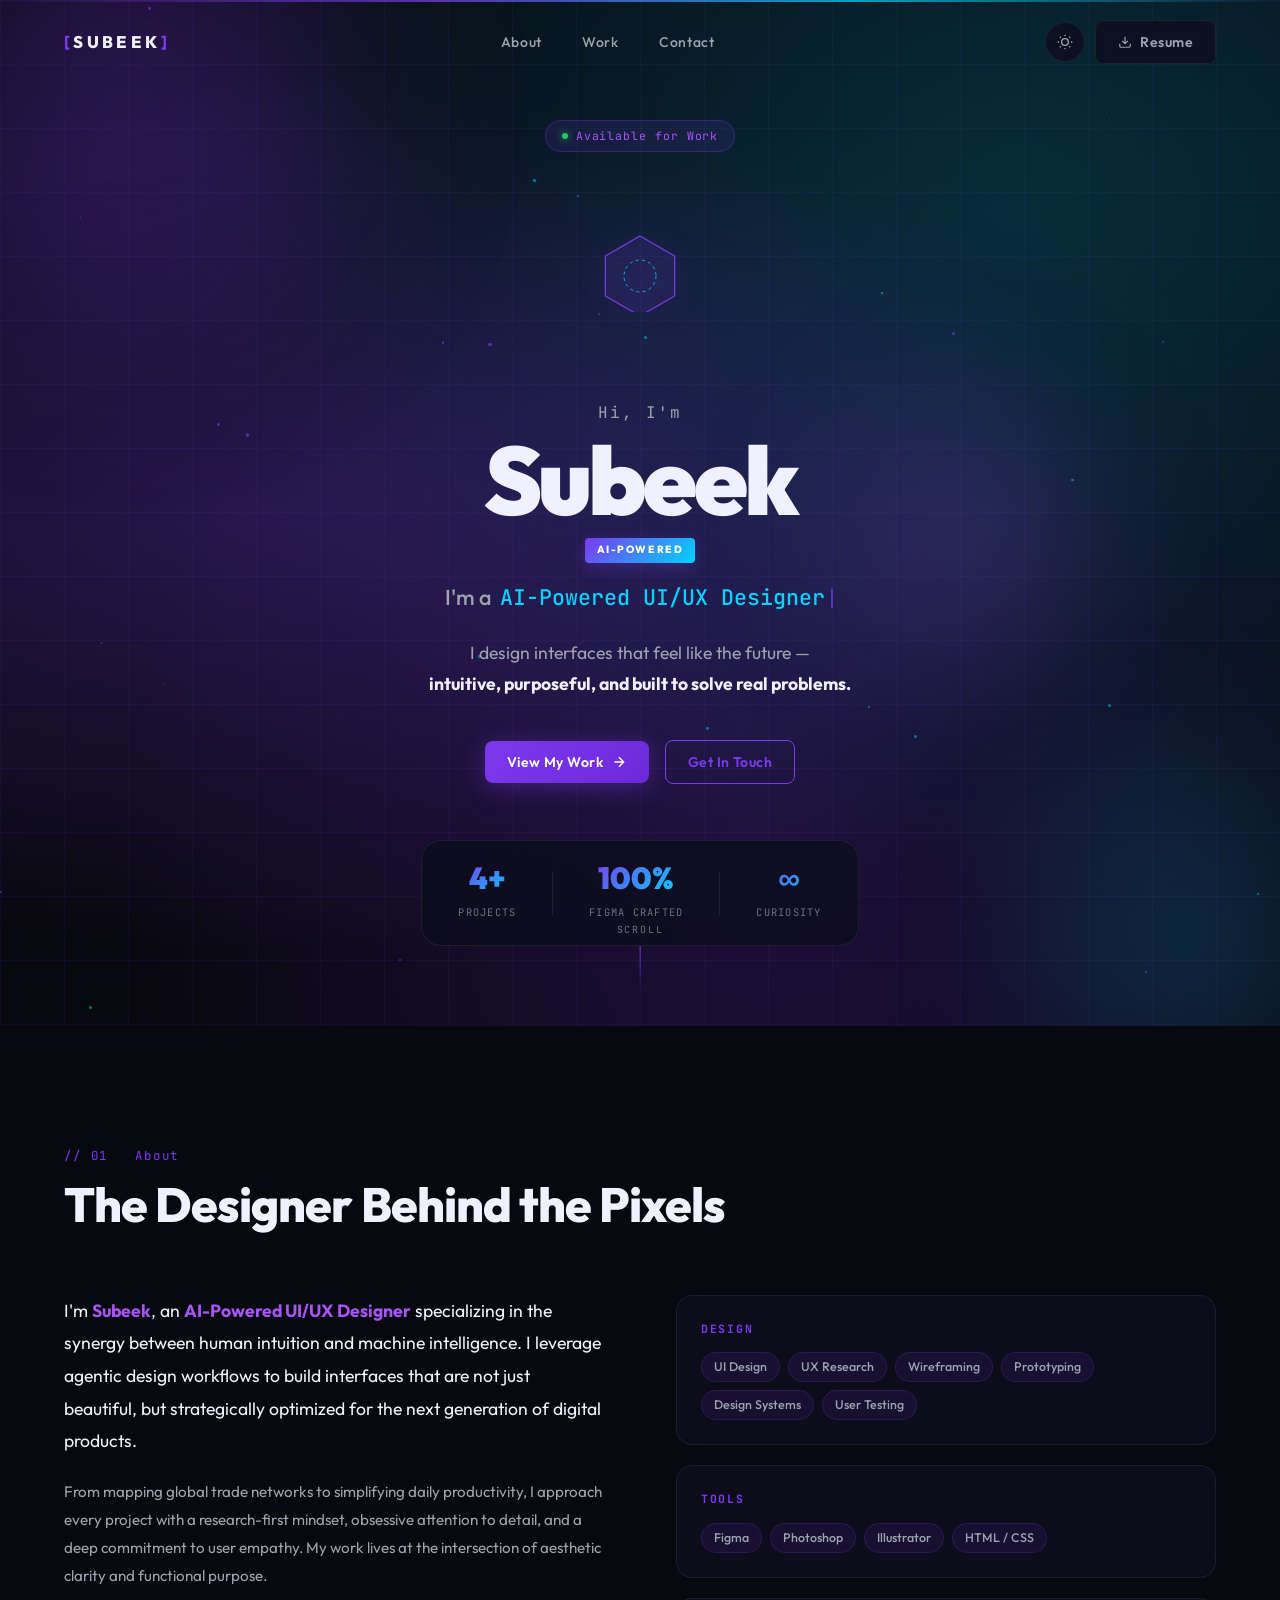
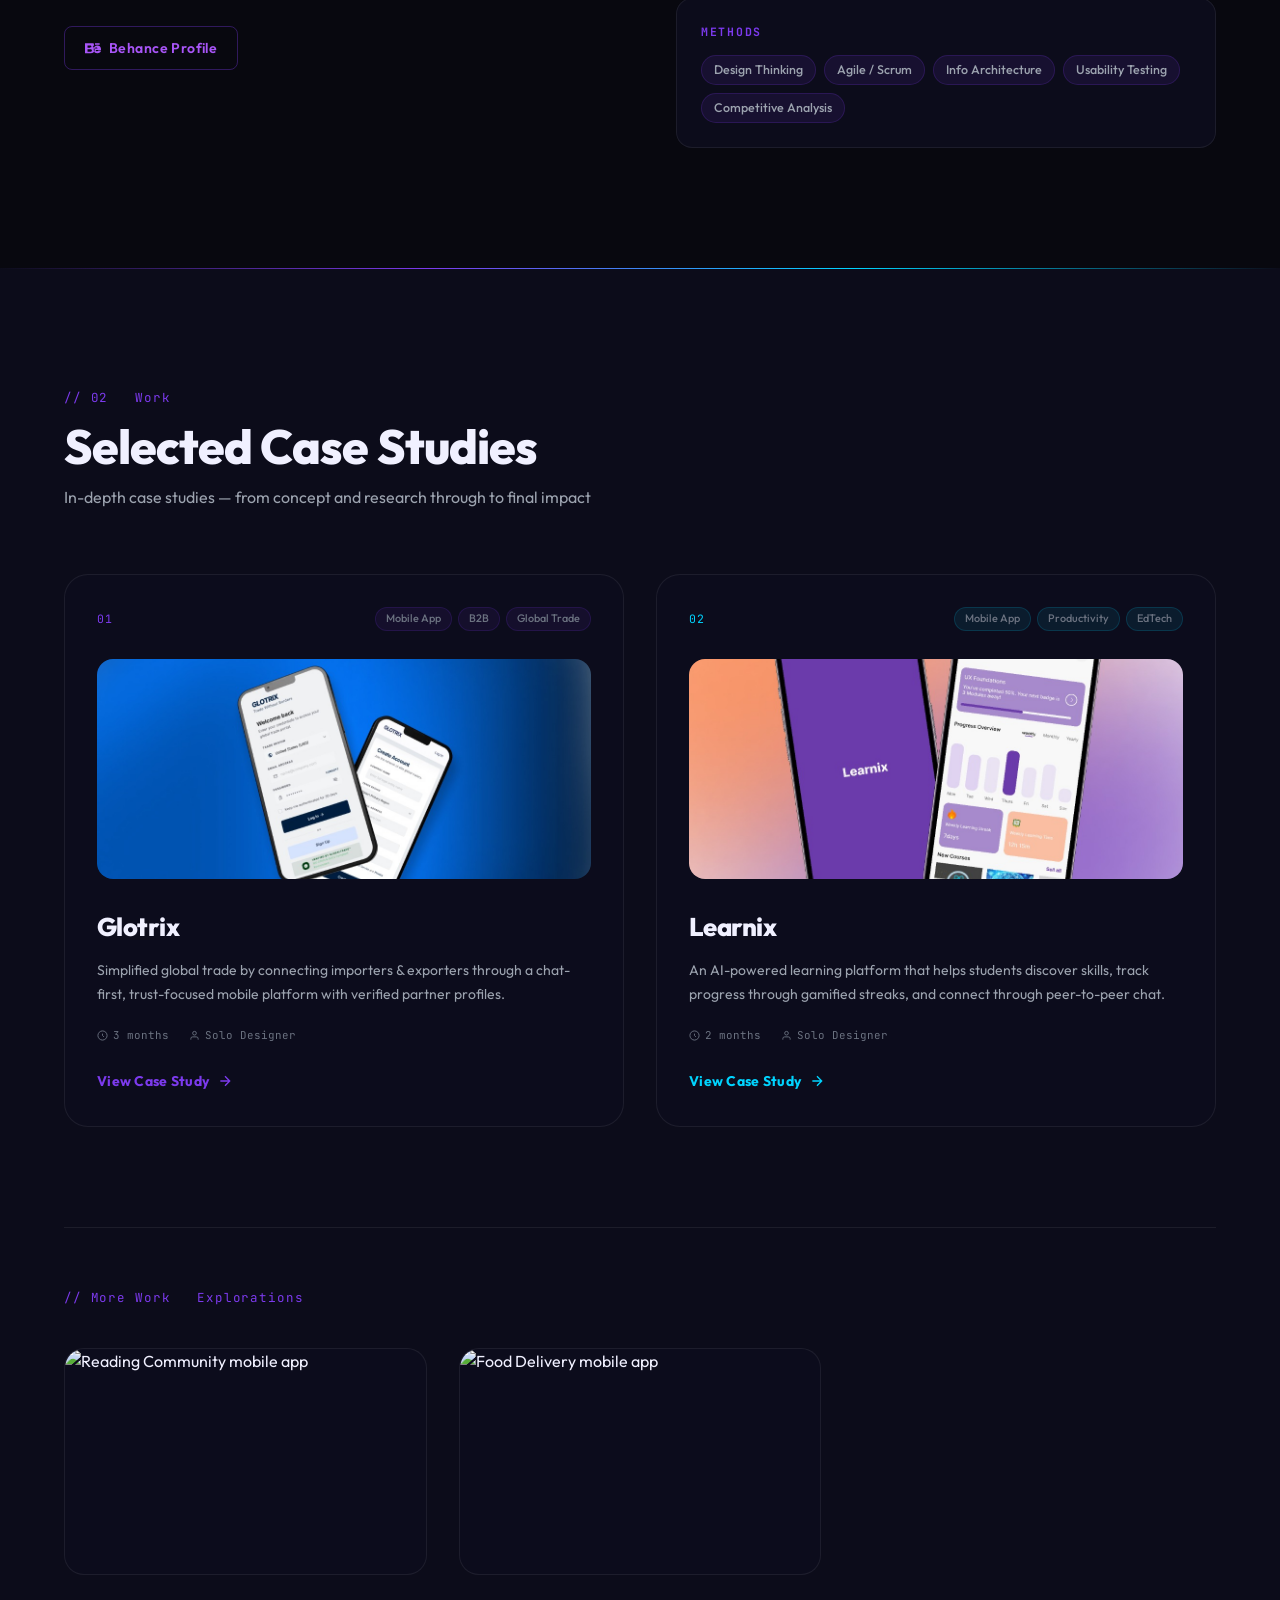
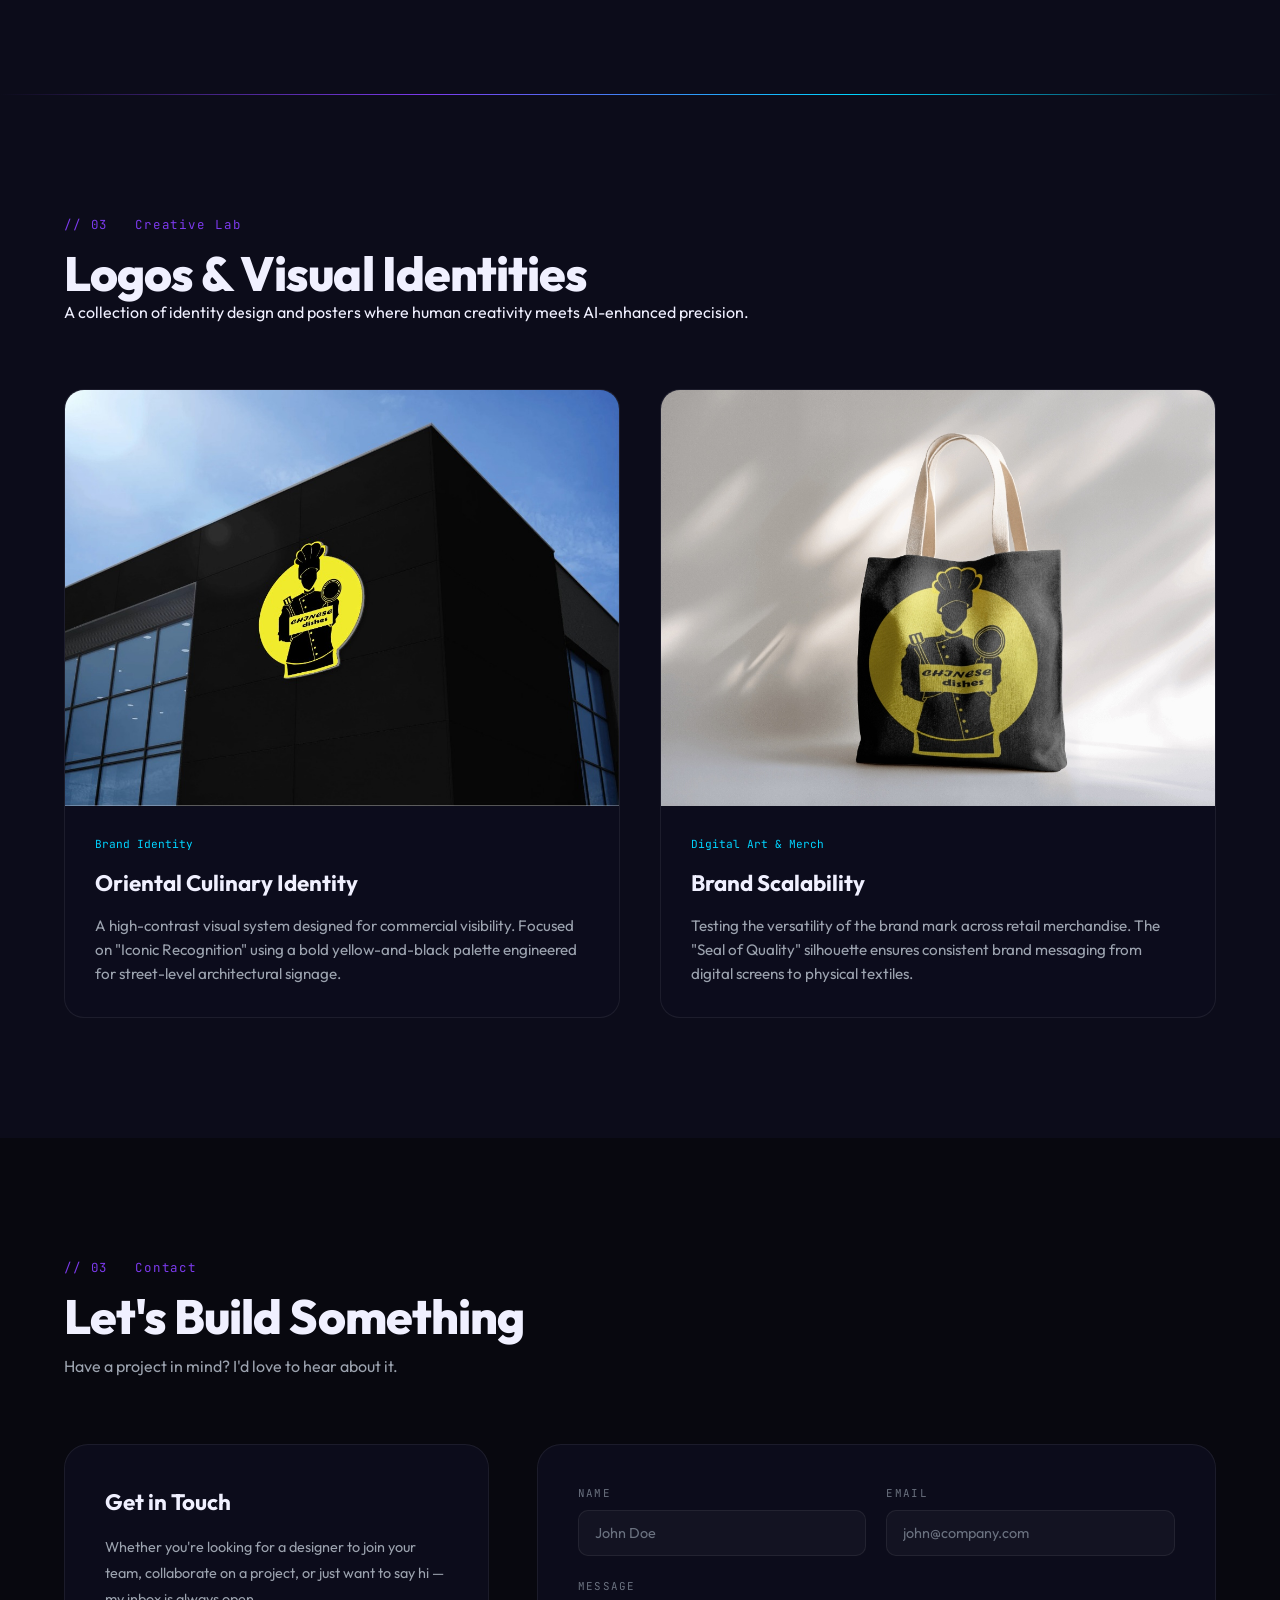
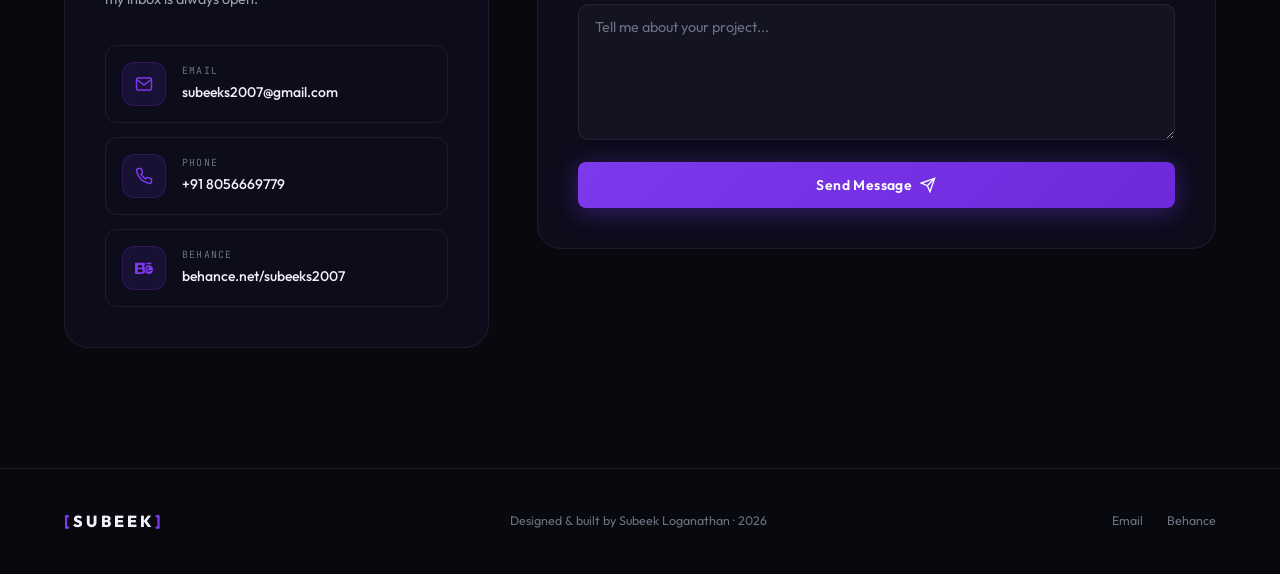
==== index.html @ 002d6d5d "Initial Portfolio Release" ====
<!DOCTYPE html>
<html lang="en" data-theme="dark">
<head>
  <meta charset="UTF-8">
  <meta name="viewport" content="width=device-width, initial-scale=1.0">
  <meta name="description" content="Subeek — UI/UX Designer crafting intuitive digital experiences. Explore case studies in global trade and productivity apps.">
  <title>Subeek | AI-Powered UI/UX Designer & Product Architect</title>
  <meta name="keywords" content="UI/UX Design, Product Design, AI Design, Figma, Case Studies, Subeek, UX Research">
  
  <!-- Open Graph / Social Sharing -->
  <meta property="og:type" content="website">
  <meta property="og:title" content="Subeek | AI-Powered UI/UX Designer">
  <meta property="og:description" content="Explore intuitive digital experiences and strategic UI/UX case studies by Subeek.">
  <meta property="og:url" content="https://subeek.design">
  <meta property="og:image" content="images/glotrix-cover.jpg">

  <link rel="preconnect" href="https://fonts.googleapis.com">
  <link rel="preconnect" href="https://fonts.gstatic.com" crossorigin>
  <link href="https://fonts.googleapis.com/css2?family=Outfit:wght@300;400;500;600;700;800;900&family=JetBrains+Mono:wght@400;500&display=swap" rel="stylesheet">
  <link rel="stylesheet" href="portfolio.css">
</head>
<body>

  <!-- Navigation -->
  <nav class="navbar" id="navbar">
    <div class="nav-container">
      <a href="#home" class="nav-logo"><span class="lb">[</span>SUBEEK<span class="lb">]</span></a>
      <ul class="nav-links">
        <li><a href="#about" class="nav-link">About</a></li>
        <li><a href="#work" class="nav-link">Work</a></li>
        <li><a href="#contact" class="nav-link">Contact</a></li>
      </ul>
      <div class="nav-actions">
        <button class="theme-toggle" id="themeToggle" aria-label="Toggle theme">
          <svg class="sun-icon" width="16" height="16" viewBox="0 0 24 24" fill="none" stroke="currentColor" stroke-width="2"><circle cx="12" cy="12" r="5"/><path d="M12 1v2M12 21v2M4.22 4.22l1.42 1.42M18.36 18.36l1.42 1.42M1 12h2M21 12h2M4.22 19.78l1.42-1.42M18.36 5.64l1.42-1.42"/></svg>
          <svg class="moon-icon" width="16" height="16" viewBox="0 0 24 24" fill="none" stroke="currentColor" stroke-width="2"><path d="M21 12.79A9 9 0 1 1 11.21 3 7 7 0 0 0 21 12.79z"/></svg>
        </button>
        <a href="resume.html" target="_blank" rel="noopener" class="btn btn-ghost" id="resumeBtn">
          <svg width="14" height="14" viewBox="0 0 24 24" fill="none" stroke="currentColor" stroke-width="2"><path d="M21 15v4a2 2 0 01-2 2H5a2 2 0 01-2-2v-4M7 10l5 5 5-5M12 15V3"/></svg>
          Resume
        </a>
        <button class="hamburger" id="hamburger" aria-label="Menu">
          <span></span><span></span><span></span>
        </button>
      </div>
    </div>
    <div class="mobile-menu" id="mobileMenu">
      <a href="#about" class="mobile-link">About</a>
      <a href="#work" class="mobile-link">Work</a>
      <a href="#contact" class="mobile-link">Contact</a>
    </div>
  </nav>

  <!-- Hero Section -->
  <section class="hero" id="home">
    <div class="hero-bg">
      <div class="mesh-gradient"></div>
      <div class="grid-overlay"></div>
      <div class="orb orb-1"></div>
      <div class="orb orb-2"></div>
      <div class="orb orb-3"></div>
      <div class="scanline"></div>
      <div class="particles" id="particles"></div>
    </div>

    <div class="hero-content">
      <div class="hero-badge">
        <span class="badge-dot"></span>
        <span>Available for Work</span>
      </div>

      <div class="hero-graphic">
        <div class="graphic-core">
          <div class="pulse-ring"></div>
          <div class="pulse-ring"></div>
          <div class="pulse-ring"></div>
          <div class="inner-hex">
            <svg viewBox="0 0 100 100" fill="none" xmlns="http://www.w3.org/2000/svg">
              <path d="M50 5L93.3 30V80L50 105L6.7 80V30L50 5Z" stroke="var(--v)" stroke-width="1.5" fill="rgba(124,58,237,.1)"/>
              <circle cx="50" cy="55" r="20" stroke="var(--c)" stroke-width="1" stroke-dasharray="4 4"/>
            </svg>
          </div>
        </div>
      </div>

      <h1 class="hero-name">
        <span class="name-prefix">Hi, I'm</span>
        <span class="name-main glitch" data-text="Subeek">Subeek</span>
        <div class="ai-badge">AI-POWERED</div>
      </h1>

      <div class="hero-title">
        <span class="title-static">I'm a&nbsp;</span>
        <span class="typewriter" id="typewriter"></span>
        <span class="cursor-blink">|</span>
      </div>

      <p class="hero-tagline">
        I design interfaces that feel like the future —<br>
        <strong>intuitive, purposeful, and built to solve real problems.</strong>
      </p>

      <div class="hero-cta">
        <a href="#work" class="btn btn-primary">
          View My Work
          <svg width="16" height="16" viewBox="0 0 24 24" fill="none" stroke="currentColor" stroke-width="2"><path d="M5 12h14M12 5l7 7-7 7"/></svg>
        </a>
        <a href="#contact" class="btn btn-outline">Get In Touch</a>
      </div>

      <div class="hero-stats">
        <div class="stat">
          <span class="stat-num">4+</span>
          <span class="stat-lbl">Projects</span>
        </div>
        <div class="stat-div"></div>
        <div class="stat">
          <span class="stat-num">100%</span>
          <span class="stat-lbl">Figma Crafted</span>
        </div>
        <div class="stat-div"></div>
        <div class="stat">
          <span class="stat-num">∞</span>
          <span class="stat-lbl">Curiosity</span>
        </div>
      </div>
    </div>

    <div class="scroll-indicator">
      <span class="scroll-txt">Scroll</span>
      <div class="scroll-line"></div>
    </div>
  </section>

  <!-- About Section -->
  <section class="about section" id="about">
    <div class="container">
      <div class="section-header reveal">
        <span class="section-tag">// 01 &nbsp; About</span>
        <h2 class="section-title">The Designer Behind the Pixels</h2>
      </div>
      <div class="about-grid">
        <div class="about-text reveal">
          <p class="about-intro">
            I'm <strong>Subeek</strong>, an <strong>AI-Powered UI/UX Designer</strong> specializing in the synergy between human intuition and machine intelligence. I leverage agentic design workflows to build interfaces that are not just beautiful, but strategically optimized for the next generation of digital products.
          </p>
          <p class="about-body">
            From mapping global trade networks to simplifying daily productivity, I approach every project with a research-first mindset, obsessive attention to detail, and a deep commitment to user empathy. My work lives at the intersection of aesthetic clarity and functional purpose.
          </p>
          <div class="about-actions">
            <a href="https://www.behance.net/subeeks2007" target="_blank" rel="noopener" class="btn btn-outline-sm">
              <svg width="16" height="16" viewBox="0 0 24 24" fill="currentColor"><path d="M22 7h-7V5h7v2zm1.726 10c-.442 1.297-2.029 3-5.101 3-3.074 0-5.564-1.729-5.564-5.675 0-3.91 2.325-5.92 5.466-5.92 3.082 0 4.964 1.782 5.375 4.426.078.506.109 1.188.095 2.14H15.97c.13 1.2.836 1.884 2.101 1.884 1.007 0 1.62-.5 1.93-1.255h3.724zm-4.998-4.089c-.025-1.017-.609-1.833-1.937-1.833-1.235 0-1.932.8-2.017 1.833h3.954zM8.17 5H0v15h8.17c4.437 0 6.317-2.521 6.317-5.247 0-2.042-1.085-3.77-2.976-4.462C12.64 9.639 13.43 8.38 13.43 6.8 13.43 4.263 11.587 5 8.17 5zM3.8 8.15h3.63c1.41 0 2.156.584 2.156 1.766 0 1.197-.8 1.78-2.296 1.78H3.8V8.15zm0 8.7v-3.03h4.034c1.694 0 2.497.681 2.497 1.945 0 1.312-.894 1.985-2.68 1.985H3.8z"/></svg>
              Behance Profile
            </a>
          </div>
        </div>
        <div class="skills-area reveal">
          <div class="skills-card">
            <h3 class="skills-head">Design</h3>
            <div class="skill-tags">
              <span class="stag">UI Design</span>
              <span class="stag">UX Research</span>
              <span class="stag">Wireframing</span>
              <span class="stag">Prototyping</span>
              <span class="stag">Design Systems</span>
              <span class="stag">User Testing</span>
            </div>
          </div>
          <div class="skills-card">
            <h3 class="skills-head">Tools</h3>
            <div class="skill-tags">
              <span class="stag">Figma</span>
              <span class="stag">Photoshop</span>
              <span class="stag">Illustrator</span>
              <span class="stag">HTML / CSS</span>
            </div>
          </div>
          <div class="skills-card">
            <h3 class="skills-head">Methods</h3>
            <div class="skill-tags">
              <span class="stag">Design Thinking</span>
              <span class="stag">Agile / Scrum</span>
              <span class="stag">Info Architecture</span>
              <span class="stag">Usability Testing</span>
              <span class="stag">Competitive Analysis</span>
            </div>
          </div>
        </div>
      </div>
    </div>
  </section>

  <!-- Work Section -->
  <section class="work section" id="work">
    <div class="work-line top-line"></div>
    <div class="work-line bottom-line"></div>
    <div class="container">
      <div class="section-header reveal">
        <span class="section-tag">// 02 &nbsp; Work</span>
        <h2 class="section-title">Selected Case Studies</h2>
        <p class="section-sub">In-depth case studies — from concept and research through to final impact</p>
      </div>

      <div class="projects-grid">

        <!-- Glotrix Card -->
        <article class="pcard reveal">
          <div class="pcard-glow violet-glow"></div>
          <div class="pcard-inner">
            <div class="pcard-top">
              <span class="pcard-num">01</span>
              <div class="pcard-tags">
                <span class="ptag">Mobile App</span>
                <span class="ptag">B2B</span>
                <span class="ptag">Global Trade</span>
              </div>
            </div>
            <div class="pcard-visual pcard-img-wrap">
              <img src="images/glotrix-cover.jpg" alt="Glotrix — global trade mobile app" class="pcard-img">
            </div>
            <div class="pcard-body">
              <h3 class="pcard-title">Glotrix</h3>
              <p class="pcard-desc">Simplified global trade by connecting importers & exporters through a chat-first, trust-focused mobile platform with verified partner profiles.</p>
              <div class="pcard-meta">
                <span class="pmeta">
                  <svg width="11" height="11" viewBox="0 0 24 24" fill="none" stroke="currentColor" stroke-width="2"><circle cx="12" cy="12" r="10"/><path d="M12 8v4l3 3"/></svg>
                  3 months
                </span>
                <span class="pmeta">
                  <svg width="11" height="11" viewBox="0 0 24 24" fill="none" stroke="currentColor" stroke-width="2"><path d="M20 21v-2a4 4 0 00-4-4H8a4 4 0 00-4 4v2M12 11a4 4 0 100-8 4 4 0 000 8z"/></svg>
                  Solo Designer
                </span>
              </div>
              <a href="glotrix.html" class="pcta violet-cta">
                View Case Study
                <svg width="16" height="16" viewBox="0 0 24 24" fill="none" stroke="currentColor" stroke-width="2"><path d="M5 12h14M12 5l7 7-7 7"/></svg>
              </a>
            </div>
          </div>
        </article>

        <!-- Learnix Card -->
        <article class="pcard reveal">
          <div class="pcard-glow cyan-glow"></div>
          <div class="pcard-inner">
            <div class="pcard-top">
              <span class="pcard-num cyan-num">02</span>
              <div class="pcard-tags">
                <span class="ptag cyan-tag">Mobile App</span>
                <span class="ptag cyan-tag">Productivity</span>
                <span class="ptag cyan-tag">EdTech</span>
              </div>
            </div>
            <div class="pcard-visual pcard-img-wrap">
              <img src="images/learnix-cover.jpg" alt="Learnix — productivity app" class="pcard-img">
            </div>
            <div class="pcard-body">
              <h3 class="pcard-title">Learnix</h3>
              <p class="pcard-desc">An AI-powered learning platform that helps students discover skills, track progress through gamified streaks, and connect through peer-to-peer chat.</p>
              <div class="pcard-meta">
                <span class="pmeta">
                  <svg width="11" height="11" viewBox="0 0 24 24" fill="none" stroke="currentColor" stroke-width="2"><circle cx="12" cy="12" r="10"/><path d="M12 8v4l3 3"/></svg>
                  2 months
                </span>
                <span class="pmeta">
                  <svg width="11" height="11" viewBox="0 0 24 24" fill="none" stroke="currentColor" stroke-width="2"><path d="M20 21v-2a4 4 0 00-4-4H8a4 4 0 00-4 4v2M12 11a4 4 0 100-8 4 4 0 000 8z"/></svg>
                  Solo Designer
                </span>
              </div>
              <a href="learnix.html" class="pcta cyan-cta">
                View Case Study
                <svg width="16" height="16" viewBox="0 0 24 24" fill="none" stroke="currentColor" stroke-width="2"><path d="M5 12h14M12 5l7 7-7 7"/></svg>
              </a>
            </div>
          </div>
        </article>

      </div>

      <!-- Other Works -->
      <div class="other-works reveal">
        <div class="ow-header">
          <span class="section-tag">// More Work &nbsp; Explorations</span>
        </div>
        <div class="ow-grid">
          <div class="ow-card">
            <div class="ow-img-wrap">
              <img src="images/mockup-10.jpg" alt="Reading Community mobile app" class="ow-img">
              <div class="ow-overlay">
                <div class="ow-tags-row">
                  <span class="ow-tag">Mobile App</span>
                  <span class="ow-tag">Social</span>
                </div>
                <span class="ow-label">Reading Community</span>
                <span class="ow-sub">A community app connecting book lovers through shared reading lists and discussions.</span>
              </div>
            </div>
          </div>
          <div class="ow-card">
            <div class="ow-img-wrap">
              <img src="images/mockup-13.jpg" alt="Food Delivery mobile app" class="ow-img">
              <div class="ow-overlay">
                <div class="ow-tags-row">
                  <span class="ow-tag">Mobile App</span>
                  <span class="ow-tag">E-Commerce</span>
                </div>
                <span class="ow-label">Food Delivery App</span>
                <span class="ow-sub">A food ordering app with restaurant discovery, menu browsing, and seamless checkout.</span>
              </div>
            </div>
          </div>
        </div>
      </div>
    </div>
  </section>


  <!-- Creative Lab Section -->
  <section class="creative-lab section" id="creative">
    <div class="container">
      <div class="section-header reveal">
        <span class="section-tag">// 03 &nbsp; Creative Lab</span>
        <h2 class="section-title">Logos & Visual Identities</h2>
        <p class="section-subtitle">A collection of identity design and posters where human creativity meets AI-enhanced precision.</p>
      </div>

      <div class="lab-grid reveal">
        <!-- Lab Item 1: Building Mockup -->
        <article class="lab-item">
          <div class="lab-img-wrap">
            <img src="images/creative-mockup-1.jpg" alt="Oriental Culinary Identity - Building Signage" class="lab-img">
          </div>
          <div class="lab-content">
            <span class="lab-tag">Brand Identity</span>
            <h3 class="lab-title">Oriental Culinary Identity</h3>
            <p class="lab-desc">A high-contrast visual system designed for commercial visibility. Focused on "Iconic Recognition" using a bold yellow-and-black palette engineered for street-level architectural signage.</p>
          </div>
        </article>

        <!-- Lab Item 2: Tote Bag Mockup -->
        <article class="lab-item">
          <div class="lab-img-wrap">
            <img src="images/creative-mockup-2.jpg" alt="Brand Merchandise - Tote Bag" class="lab-img">
          </div>
          <div class="lab-content">
            <span class="lab-tag">Digital Art & Merch</span>
            <h3 class="lab-title">Brand Scalability</h3>
            <p class="lab-desc">Testing the versatility of the brand mark across retail merchandise. The "Seal of Quality" silhouette ensures consistent brand messaging from digital screens to physical textiles.</p>
          </div>
        </article>
      </div>
    </div>
  </section>

  <!-- Contact Section -->
  <section class="contact section" id="contact">
    <div class="container">
      <div class="section-header reveal">
        <span class="section-tag">// 03 &nbsp; Contact</span>
        <h2 class="section-title">Let's Build Something</h2>
        <p class="section-sub">Have a project in mind? I'd love to hear about it.</p>
      </div>
      <div class="contact-grid">
        <div class="contact-info reveal">
          <div class="cinfo-card">
            <h3 class="cinfo-title">Get in Touch</h3>
            <p class="cinfo-body">Whether you're looking for a designer to join your team, collaborate on a project, or just want to say hi — my inbox is always open.</p>
            <div class="clinks">
              <a href="mailto:subeeks2007@gmail.com" class="clink">
                <div class="clink-icon">
                  <svg width="18" height="18" viewBox="0 0 24 24" fill="none" stroke="currentColor" stroke-width="2"><path d="M4 4h16c1.1 0 2 .9 2 2v12c0 1.1-.9 2-2 2H4c-1.1 0-2-.9-2-2V6c0-1.1.9-2 2-2z"/><polyline points="22,6 12,13 2,6"/></svg>
                </div>
                <div class="clink-text">
                  <span class="clbl">Email</span>
                  <span class="cval">subeeks2007@gmail.com</span>
                </div>
              </a>
              <a href="tel:+918056669779" class="clink">
                <div class="clink-icon">
                  <svg width="18" height="18" viewBox="0 0 24 24" fill="none" stroke="currentColor" stroke-width="2"><path d="M22 16.92v3a2 2 0 01-2.18 2 19.79 19.79 0 01-8.63-3.07 19.5 19.5 0 01-6-6 19.79 19.79 0 01-3.07-8.67A2 2 0 014.11 2h3a2 2 0 012 1.72 12.84 12.84 0 00.7 2.81 2 2 0 01-.45 2.11L8.09 9.91a16 16 0 006 6l1.27-1.27a2 2 0 012.11-.45 12.84 12.84 0 002.81.7A2 2 0 0122 16.92z"/></svg>
                </div>
                <div class="clink-text">
                  <span class="clbl">Phone</span>
                  <span class="cval">+91 8056669779</span>
                </div>
              </a>
              <a href="https://www.behance.net/subeeks2007" target="_blank" rel="noopener" class="clink">
                <div class="clink-icon">
                  <svg width="18" height="18" viewBox="0 0 24 24" fill="currentColor"><path d="M22 7h-7V5h7v2zm1.726 10c-.442 1.297-2.029 3-5.101 3-3.074 0-5.564-1.729-5.564-5.675 0-3.91 2.325-5.92 5.466-5.92 3.082 0 4.964 1.782 5.375 4.426.078.506.109 1.188.095 2.14H15.97c.13 1.2.836 1.884 2.101 1.884 1.007 0 1.62-.5 1.93-1.255h3.724zm-4.998-4.089c-.025-1.017-.609-1.833-1.937-1.833-1.235 0-1.932.8-2.017 1.833h3.954zM8.17 5H0v15h8.17c4.437 0 6.317-2.521 6.317-5.247 0-2.042-1.085-3.77-2.976-4.462C12.64 9.639 13.43 8.38 13.43 6.8 13.43 4.263 11.587 5 8.17 5zM3.8 8.15h3.63c1.41 0 2.156.584 2.156 1.766 0 1.197-.8 1.78-2.296 1.78H3.8V8.15zm0 8.7v-3.03h4.034c1.694 0 2.497.681 2.497 1.945 0 1.312-.894 1.985-2.68 1.985H3.8z"/></svg>
                </div>
                <div class="clink-text">
                  <span class="clbl">Behance</span>
                  <span class="cval">behance.net/subeeks2007</span>
                </div>
              </a>
            </div>
          </div>
        </div>
        <form class="contact-form reveal" id="contactForm" novalidate>
          <div class="form-row">
            <div class="fgroup">
              <label for="fname" class="flabel">Name</label>
              <input type="text" id="fname" name="name" class="finput" placeholder="John Doe" required>
            </div>
            <div class="fgroup">
              <label for="femail" class="flabel">Email</label>
              <input type="email" id="femail" name="email" class="finput" placeholder="john@company.com" required>
            </div>
          </div>
          <div class="fgroup">
            <label for="fmsg" class="flabel">Message</label>
            <textarea id="fmsg" name="message" class="ftextarea" placeholder="Tell me about your project..." rows="6" required></textarea>
          </div>
          <button type="submit" class="btn btn-primary btn-full" id="submitBtn">
            <span id="btnText">Send Message</span>
            <svg id="btnIcon" width="16" height="16" viewBox="0 0 24 24" fill="none" stroke="currentColor" stroke-width="2"><line x1="22" y1="2" x2="11" y2="13"/><polygon points="22 2 15 22 11 13 2 9 22 2"/></svg>
          </button>
          <div class="form-success" id="formSuccess">✅ Message sent! I'll get back to you soon.</div>
        </form>
      </div>
    </div>
  </section>

  <!-- Footer -->
  <footer class="footer">
    <div class="container">
      <div class="footer-inner">
        <a href="#home" class="footer-logo"><span class="lb">[</span>SUBEEK<span class="lb">]</span></a>
        <p class="footer-copy">Designed & built by Subeek Loganathan · 2026</p>
        <div class="footer-links">
          <a href="mailto:subeeks2007@gmail.com" class="flink">Email</a>
          <a href="https://www.behance.net/subeeks2007" target="_blank" rel="noopener" class="flink">Behance</a>
        </div>
      </div>
    </div>
  </footer>

  <script src="portfolio.js"></script>
</body>
</html>
---- portfolio.css ----
/* ============================================
   SUBEEK PORTFOLIO — Futuristic / Sci-fi CSS
   ============================================ */

/* 1. Custom Properties */
:root {
  --bg: #08080F;
  --bg2: #0C0C1A;
  --bg-card: rgba(13, 13, 30, 0.85);
  --bg-card-s: #0E0E20;
  --v: #7C3AED;
  --v2: #A855F7;
  --c: #00D4FF;
  --c2: #67E8F9;
  --gv: rgba(124,58,237,.4);
  --gc: rgba(0,212,255,.3);
  --t1: #F0F0FF;
  --t2: #9CA3AF;
  --t3: #6B7280;
  --bd: rgba(255,255,255,.07);
  --bd2: rgba(124,58,237,.35);
  --font: 'Outfit', sans-serif;
  --mono: 'JetBrains Mono', monospace;
  --ease: cubic-bezier(.4,0,.2,1);
  --bounce: cubic-bezier(.34,1.56,.64,1);
  --sp: 120px;
}

[data-theme="light"] {
  --bg: #F0F0FA;
  --bg2: #E8E8F5;
  --bg-card: rgba(255,255,255,.92);
  --bg-card-s: #FFFFFF;
  --gv: rgba(124,58,237,.15);
  --gc: rgba(0,150,200,.15);
  --t1: #0A0A14;
  --t2: #4B5563;
  --t3: #9CA3AF;
  --bd: rgba(0,0,0,.08);
  --bd2: rgba(124,58,237,.25);
}

/* 2. Reset */
*, *::before, *::after { box-sizing: border-box; margin: 0; padding: 0; }
html { scroll-behavior: smooth; font-size: 16px; }
body {
  font-family: var(--font);
  background: var(--bg);
  color: var(--t1);
  line-height: 1.6;
  overflow-x: hidden;
  transition: background .4s var(--ease), color .4s var(--ease);
}
img { max-width: 100%; display: block; }
a { text-decoration: none; color: inherit; }
button { cursor: pointer; border: none; background: none; font-family: inherit; }
ul { list-style: none; }

/* 3. Layout */
.container { max-width: 1200px; margin: 0 auto; padding: 0 24px; }
.section { padding: var(--sp) 0; }

/* 4. Reveal Animations */
.reveal {
  opacity: 0;
  transform: translateY(48px);
  transition: opacity .75s var(--ease), transform .75s var(--ease);
}
.reveal.visible { opacity: 1; transform: translateY(0); }

/* ---- NAVIGATION ---- */
.navbar {
  position: fixed;
  top: 0; left: 0; right: 0;
  z-index: 999;
  padding: 20px 0;
  transition: all .4s var(--ease);
}
.navbar.scrolled {
  padding: 12px 0;
  background: rgba(8,8,15,.88);
  backdrop-filter: blur(24px);
  border-bottom: 1px solid var(--bd);
}
[data-theme="light"] .navbar.scrolled { background: rgba(240,240,250,.9); }

.nav-container {
  max-width: 1200px; margin: 0 auto; padding: 0 24px;
  display: flex; align-items: center; justify-content: space-between; gap: 24px;
}
.nav-logo {
  font-weight: 800; font-size: 1.05rem;
  letter-spacing: .2em; color: var(--t1);
}
.lb { color: var(--v); }
.nav-links { display: flex; gap: 40px; }
.nav-link {
  font-size: .875rem; font-weight: 500; color: var(--t2);
  letter-spacing: .05em; transition: color .3s; position: relative;
}
.nav-link::after {
  content: ''; position: absolute; bottom: -4px; left: 0;
  width: 0; height: 1px; background: var(--v); transition: width .3s var(--ease);
}
.nav-link:hover { color: var(--t1); }
.nav-link:hover::after { width: 100%; }

.nav-actions { display: flex; align-items: center; gap: 10px; }

.theme-toggle {
  width: 40px; height: 40px; border-radius: 50%;
  border: 1px solid var(--bd); background: var(--bg-card);
  display: flex; align-items: center; justify-content: center;
  color: var(--t2); transition: all .3s; backdrop-filter: blur(8px);
}
.theme-toggle:hover { border-color: var(--v); color: var(--v); box-shadow: 0 0 12px var(--gv); }
.moon-icon { display: none; }
.sun-icon { display: block; }
[data-theme="light"] .sun-icon { display: none; }
[data-theme="light"] .moon-icon { display: block; }

/* Buttons */
.btn {
  display: inline-flex; align-items: center; gap: 8px;
  padding: 10px 22px; border-radius: 8px;
  font-size: .875rem; font-weight: 600; font-family: var(--font);
  letter-spacing: .03em; transition: all .3s var(--ease); cursor: pointer; border: none;
}
.btn-primary {
  background: linear-gradient(135deg, var(--v), #6D28D9);
  color: #fff; box-shadow: 0 4px 24px var(--gv);
}
.btn-primary:hover { transform: translateY(-2px); box-shadow: 0 8px 32px var(--gv); }
.btn-outline {
  border: 1.5px solid var(--v); color: var(--v); background: transparent;
}
.btn-outline:hover { background: var(--v); color: #fff; box-shadow: 0 4px 20px var(--gv); }
.btn-ghost {
  border: 1px solid var(--bd); color: var(--t2); background: var(--bg-card); backdrop-filter: blur(8px);
}
.btn-ghost:hover { border-color: var(--v); color: var(--v); }
.btn-outline-sm {
  display: inline-flex; align-items: center; gap: 8px;
  padding: 10px 20px; border-radius: 8px; font-size: .875rem; font-weight: 600;
  border: 1.5px solid var(--bd2); color: var(--v2); background: transparent; transition: all .3s;
}
.btn-outline-sm:hover { background: var(--v); color: #fff; border-color: var(--v); box-shadow: 0 4px 20px var(--gv); }
.btn-full { width: 100%; justify-content: center; padding: 14px 22px; }

/* Hamburger */
.hamburger { display: none; flex-direction: column; gap: 5px; align-items: center; justify-content: center; width: 36px; height: 36px; }
.hamburger span { display: block; width: 22px; height: 2px; background: var(--t1); border-radius: 2px; transition: all .3s; }
.mobile-menu { display: none; flex-direction: column; background: var(--bg2); border-top: 1px solid var(--bd); }
.mobile-menu.open { display: flex; }
.mobile-link { padding: 16px 24px; font-size: .95rem; font-weight: 500; color: var(--t2); border-bottom: 1px solid var(--bd); transition: all .3s; }
.mobile-link:hover { color: var(--v); background: var(--bg-card); }

/* Section Shared */
.section-header { margin-bottom: 64px; }
.section-tag { font-family: var(--mono); font-size: .78rem; color: var(--v); letter-spacing: .15em; display: block; margin-bottom: 12px; }
.section-title { font-size: clamp(2rem,5vw,3rem); font-weight: 800; color: var(--t1); line-height: 1.1; letter-spacing: -.02em; }
.section-sub { margin-top: 12px; font-size: 1rem; color: var(--t2); }

/* ---- HERO SECTION ---- */
.hero {
  position: relative; min-height: 100vh;
  display: flex; align-items: center; justify-content: center;
  overflow: hidden; padding: 120px 24px 80px;
}
.hero-bg { position: absolute; inset: 0; z-index: 0; }

/* Mesh Gradient */
.mesh-gradient {
  position: absolute; inset: 0;
  background:
    radial-gradient(ellipse at 20% 50%, rgba(124,58,237,.28) 0%, transparent 60%),
    radial-gradient(ellipse at 80% 20%, rgba(0,212,255,.18) 0%, transparent 60%),
    radial-gradient(ellipse at 60% 85%, rgba(109,40,217,.22) 0%, transparent 60%);
  animation: mesh-anim 14s ease-in-out infinite alternate;
}
[data-theme="light"] .mesh-gradient {
  background:
    radial-gradient(ellipse at 20% 50%, rgba(124,58,237,.1) 0%, transparent 60%),
    radial-gradient(ellipse at 80% 20%, rgba(0,212,255,.07) 0%, transparent 60%),
    radial-gradient(ellipse at 60% 85%, rgba(109,40,217,.09) 0%, transparent 60%);
}
@keyframes mesh-anim {
  0%   { transform: scale(1) rotate(0deg); }
  50%  { transform: scale(1.06) rotate(1.5deg); }
  100% { transform: scale(1.03) rotate(-1deg); }
}

/* Grid Overlay */
.grid-overlay {
  position: absolute; inset: 0;
  background-image:
    linear-gradient(rgba(124,58,237,.07) 1px, transparent 1px),
    linear-gradient(90deg, rgba(124,58,237,.07) 1px, transparent 1px);
  background-size: 64px 64px;
}
[data-theme="light"] .grid-overlay {
  background-image:
    linear-gradient(rgba(124,58,237,.04) 1px, transparent 1px),
    linear-gradient(90deg, rgba(124,58,237,.04) 1px, transparent 1px);
}

/* Orbs */
.orb { position: absolute; border-radius: 50%; filter: blur(80px); animation: orb-float 10s ease-in-out infinite; }
.orb-1 { width: 500px; height: 500px; background: radial-gradient(circle, rgba(124,58,237,.35), transparent); top: -140px; left: -120px; animation-duration: 12s; }
.orb-2 { width: 350px; height: 350px; background: radial-gradient(circle, rgba(0,212,255,.22), transparent); bottom: -80px; right: -80px; animation-delay: -4s; animation-duration: 10s; }
.orb-3 { width: 250px; height: 250px; background: radial-gradient(circle, rgba(168,85,247,.28), transparent); top: 40%; right: 15%; animation-delay: -7s; animation-duration: 8s; }
@keyframes orb-float { 0%,100% { transform: translate(0,0); } 33% { transform: translate(30px,-28px); } 66% { transform: translate(-18px,22px); } }

/* Scanline */
.scanline {
  position: absolute; top: 0; left: 0; right: 0; height: 2px;
  background: linear-gradient(90deg, transparent, var(--v), var(--c), transparent);
  opacity: .7; animation: scan-anim 7s linear infinite;
}
@keyframes scan-anim { 0% { top: 0; opacity: 0; } 10% { opacity: .7; } 90% { opacity: .7; } 100% { top: 100%; opacity: 0; } }

/* Hero Content */
.hero-content { position: relative; z-index: 1; text-align: center; max-width: 820px; width: 100%; }

/* Badge */
.hero-badge {
  display: inline-flex; align-items: center; gap: 8px; padding: 6px 16px;
  border-radius: 100px; background: rgba(124,58,237,.12); border: 1px solid rgba(124,58,237,.3);
  font-family: var(--mono); font-size: .72rem; color: var(--v2); margin-bottom: 40px; letter-spacing: .08em;
}
.badge-dot { width: 6px; height: 6px; border-radius: 50%; background: #22C55E; box-shadow: 0 0 8px rgba(34,197,94,.9); animation: dot-pulse 2s ease-in-out infinite; }
@keyframes dot-pulse { 0%,100% { box-shadow: 0 0 6px rgba(34,197,94,.8); } 50% { box-shadow: 0 0 14px rgba(34,197,94,1), 0 0 24px rgba(34,197,94,.4); } }

/* Hero Graphic — Abstract Digital Core */
.hero-graphic {
  position: relative;
  width: 160px;
  height: 160px;
  margin: 0 auto 48px;
  display: flex;
  align-items: center;
  justify-content: center;
}

.graphic-core {
  position: relative;
  width: 80px;
  height: 80px;
  display: flex;
  align-items: center;
  justify-content: center;
}

.pulse-ring {
  position: absolute;
  inset: -40px;
  border: 1px solid var(--v);
  border-radius: 50%;
  opacity: 0;
  animation: graphic-pulse 4s cubic-bezier(0.215, 0.61, 0.355, 1) infinite;
}

.pulse-ring:nth-child(2) { animation-delay: 1.2s; border-color: var(--c); }
.pulse-ring:nth-child(3) { animation-delay: 2.4s; }

@keyframes graphic-pulse {
  0% { transform: scale(0.6); opacity: 0; }
  50% { opacity: 0.4; }
  100% { transform: scale(1.4); opacity: 0; }
}

.inner-hex {
  width: 100%;
  height: 100%;
  animation: float 6s ease-in-out infinite;
  filter: drop-shadow(0 0 15px var(--gv));
}

@keyframes float {
  0%, 100% { transform: translateY(0) rotate(0deg); }
  50% { transform: translateY(-12px) rotate(5deg); }
}

.hero-avatar { display: none; } /* Removed photo styles */

/* Hero Name */
.hero-name { margin-bottom: 16px; }
.name-prefix { display: block; font-size: 1rem; font-weight: 400; color: var(--t2); font-family: var(--mono); letter-spacing: .12em; margin-bottom: 8px; }
.name-main {
  display: block; font-size: clamp(3.5rem,9vw,6rem); font-weight: 900; color: var(--t1); line-height: .95; letter-spacing: -.04em;
}
.glitch { position: relative; }
.glitch::before, .glitch::after {
  content: attr(data-text); position: absolute; top: 0; left: 0; width: 100%; height: 100%; opacity: 0;
}
.glitch::before { color: var(--c); animation: glitch1 5s infinite; }
.glitch::after  { color: var(--v); animation: glitch2 5s infinite; }
@keyframes glitch1 {
  0%,88%,100% { opacity:0; transform:none; }
  90% { opacity:.7; transform:translate(-4px,1px) skewX(-3deg); clip-path:polygon(0 25%,100% 25%,100% 45%,0 45%); }
  92% { opacity:0; }
  95% { opacity:.4; transform:translate(3px,-2px); clip-path:polygon(0 65%,100% 65%,100% 85%,0 85%); }
  97% { opacity: 0; }
}
@keyframes glitch2 {
  0%,88%,100% { opacity:0; transform:none; }
  91% { opacity:.5; transform:translate(4px,-1px) skewX(2deg); clip-path:polygon(0 45%,100% 45%,100% 65%,0 65%); }
  93% { opacity:0; }
  96% { opacity:.3; transform:translate(-3px,2px); clip-path:polygon(0 5%,100% 5%,100% 20%,0 20%); }
  98% { opacity:0; }
}

/* Typewriter */
.hero-title {
  font-size: clamp(1.1rem,3vw,1.35rem); font-weight: 500; color: var(--t2);
  margin-bottom: 24px; display: flex; align-items: center; justify-content: center; gap: 4px; flex-wrap: wrap;
}
.typewriter { color: var(--c); font-family: var(--mono); }
.cursor-blink { color: var(--v); animation: blink .8s step-end infinite; font-weight: 300; }
@keyframes blink { 0%,100% { opacity:1; } 50% { opacity:0; } }

/* Tagline */
.hero-tagline { font-size: clamp(.95rem,2vw,1.1rem); color: var(--t2); max-width: 520px; margin: 0 auto 40px; line-height: 1.75; }
.hero-tagline strong { color: var(--t1); }

/* CTA */
.hero-cta { display: flex; align-items: center; justify-content: center; gap: 16px; margin-bottom: 56px; flex-wrap: wrap; }

/* Stats */
.hero-stats {
  display: flex; align-items: center; justify-content: center; gap: 36px;
  padding: 22px 36px; border-radius: 20px; background: var(--bg-card);
  border: 1px solid var(--bd); backdrop-filter: blur(14px); max-width: fit-content; margin: 0 auto;
}
.stat { text-align: center; }
.stat-num {
  display: block; font-size: 1.9rem; font-weight: 900; line-height: 1; margin-bottom: 4px;
  background: linear-gradient(135deg, var(--v), var(--c)); -webkit-background-clip: text; -webkit-text-fill-color: transparent; background-clip: text;
}
.stat-lbl { font-size: .65rem; font-family: var(--mono); color: var(--t3); letter-spacing: .12em; text-transform: uppercase; }
.stat-div { width: 1px; height: 44px; background: var(--bd); }

/* Scroll Indicator */
.scroll-indicator { position: absolute; bottom: 36px; left: 50%; transform: translateX(-50%); display: flex; flex-direction: column; align-items: center; gap: 8px; z-index: 1; }
.scroll-txt { font-family: var(--mono); font-size: .62rem; color: var(--t3); letter-spacing: .18em; text-transform: uppercase; }
.scroll-line { width: 1px; height: 44px; background: linear-gradient(to bottom, var(--v), transparent); animation: scroll-pulse 2.2s ease-in-out infinite; }
@keyframes scroll-pulse { 0%,100% { opacity:.3; height:28px; } 50% { opacity:1; height:44px; } }

/* ---- ABOUT SECTION ---- */
.about-grid { display: grid; grid-template-columns: 1fr 1fr; gap: 72px; align-items: start; }
.about-intro { font-size: 1.1rem; color: var(--t1); line-height: 1.85; margin-bottom: 20px; }
.about-intro strong { color: var(--v2); }
.about-body { font-size: .95rem; color: var(--t2); line-height: 1.85; margin-bottom: 36px; }
.about-actions { display: flex; gap: 12px; flex-wrap: wrap; }

.skills-area { display: flex; flex-direction: column; gap: 20px; }
.skills-card { padding: 24px; border-radius: 16px; background: var(--bg-card); border: 1px solid var(--bd); backdrop-filter: blur(12px); transition: border-color .3s, box-shadow .3s; }
.skills-card:hover { border-color: var(--bd2); box-shadow: 0 4px 28px var(--gv); }
.skills-head { font-family: var(--mono); font-size: .72rem; color: var(--v); letter-spacing: .15em; text-transform: uppercase; margin-bottom: 14px; }
.skill-tags { display: flex; flex-wrap: wrap; gap: 8px; }
.stag {
  padding: 4px 12px; border-radius: 100px;
  background: rgba(124,58,237,.1); border: 1px solid rgba(124,58,237,.2);
  font-size: .78rem; color: var(--t2); font-weight: 500; transition: all .2s;
}
.stag:hover { background: rgba(124,58,237,.2); color: var(--v2); border-color: rgba(124,58,237,.4); }

/* ---- WORK SECTION ---- */
.work { background: var(--bg2); position: relative; overflow: hidden; }
.work-line { position: absolute; left: 0; right: 0; height: 1px; background: linear-gradient(90deg, transparent, var(--v), var(--c), transparent); }
.top-line { top: 0; }
.bottom-line { bottom: 0; }

.projects-grid { display: grid; grid-template-columns: 1fr 1fr; gap: 32px; }

/* Project Card */
.pcard {
  position: relative; border-radius: 24px; overflow: hidden;
  background: var(--bg-card); border: 1px solid var(--bd);
  transition: transform .4s var(--bounce), box-shadow .4s var(--ease);
}
.pcard:hover { transform: translateY(-10px); }
.pcard:hover .pcard-glow { opacity: 1; }
.pcard:hover .mockup-wrap { transform: perspective(800px) rotateY(0deg) rotateX(0deg) scale(1.05); }

.pcard-glow {
  position: absolute; inset: 0; pointer-events: none; border-radius: 24px;
  opacity: 0; transition: opacity .4s; z-index: 0;
}
.violet-glow { box-shadow: 0 0 70px var(--gv), inset 0 0 70px rgba(124,58,237,.06); }
.cyan-glow   { box-shadow: 0 0 70px var(--gc), inset 0 0 70px rgba(0,212,255,.06); }

.pcard-inner { position: relative; z-index: 1; padding: 32px; }
.pcard-top { display: flex; align-items: center; justify-content: space-between; margin-bottom: 28px; }
.pcard-num { font-family: var(--mono); font-size: .72rem; color: var(--v); letter-spacing: .12em; }
.cyan-num  { color: var(--c); }
.pcard-tags { display: flex; gap: 6px; flex-wrap: wrap; }
.ptag { padding: 2px 10px; border-radius: 100px; background: rgba(124,58,237,.08); border: 1px solid rgba(124,58,237,.15); font-size: .68rem; color: var(--t3); font-weight: 500; }
.cyan-tag { background: rgba(0,212,255,.08); border-color: rgba(0,212,255,.15); }

/* Card Visual */
.pcard-visual {
  margin-bottom: 28px; border-radius: 16px; overflow: hidden;
  height: 220px; display: flex; align-items: center; justify-content: center;
  position: relative; flex-direction: column; gap: 8px;
}
.glotrix-visual { background: linear-gradient(135deg, rgba(124,58,237,.18), rgba(0,212,255,.1)); }
.learnix-visual  { background: linear-gradient(135deg, rgba(0,212,255,.12), rgba(124,58,237,.18)); }

.mockup-wrap {
  display: flex; gap: -12px; align-items: flex-end; transform: perspective(800px) rotateY(-8deg) rotateX(4deg);
  transition: transform .45s var(--ease);
}
.phone {
  width: 88px; height: 150px; border-radius: 14px;
  border: 2px solid rgba(255,255,255,.1); background: rgba(6,6,18,.9);
  overflow: hidden; position: relative; box-shadow: 0 12px 36px rgba(0,0,0,.5);
  flex-shrink: 0;
}
.phone-back {
  margin-left: -18px; opacity: .7; transform: scale(.92) translateY(10px);
  border-color: rgba(255,255,255,.06);
}
.phone-notch { width: 30px; height: 5px; background: rgba(255,255,255,.12); border-radius: 3px; margin: 8px auto 0; }
.phone-screen { padding: 6px; height: calc(100% - 20px); }

/* Glotrix phone mockup */
.glo-screen { display: flex; flex-direction: column; gap: 5px; }
.glo-header { font-family: var(--mono); font-size: 5.5px; font-weight: 700; color: var(--v2); letter-spacing: .1em; text-align: center; padding: 3px 0 4px; border-bottom: 1px solid rgba(124,58,237,.25); }
.glo-card { border-radius: 5px; flex-shrink: 0; }
.gc1 { height: 30px; background: linear-gradient(135deg, rgba(124,58,237,.35), rgba(0,212,255,.2)); border: 1px solid rgba(124,58,237,.25); }
.gc2 { height: 22px; background: rgba(255,255,255,.05); border: 1px solid rgba(255,255,255,.07); }
.glo-divider { height: 1px; background: rgba(255,255,255,.07); margin: 2px 0; }
.glo-msg { height: 12px; border-radius: 100px; width: 60%; }
.m-in  { background: rgba(124,58,237,.35); align-self: flex-start; margin-left: 0; }
.m-out { background: rgba(0,212,255,.25); align-self: flex-end; margin-left: auto; }

.glo-screen-back { display: flex; flex-direction: column; gap: 6px; padding: 8px 6px; }
.glo-profile-dot { width: 22px; height: 22px; border-radius: 50%; background: linear-gradient(135deg, var(--v), var(--c)); margin: 4px auto; }
.glo-info-line { height: 8px; border-radius: 4px; background: rgba(255,255,255,.08); }
.il1 { width: 80%; margin: 0 auto; }
.il2 { width: 55%; margin: 0 auto; }
.glo-badge-row { display: flex; gap: 4px; justify-content: center; }
.glo-badge { width: 20px; height: 10px; border-radius: 4px; background: rgba(124,58,237,.3); border: 1px solid rgba(124,58,237,.4); }

/* Learnix phone mockup */
.lrn-screen { display: flex; flex-direction: column; gap: 5px; }
.lrn-header { font-family: var(--mono); font-size: 5.5px; font-weight: 700; color: var(--c2); letter-spacing: .1em; text-align: center; padding: 3px 0 4px; border-bottom: 1px solid rgba(0,212,255,.25); }
.lrn-tabs { display: flex; gap: 4px; }
.lrn-tab { font-size: 5px; padding: 2px 6px; border-radius: 4px; color: rgba(255,255,255,.4); background: rgba(255,255,255,.05); }
.active-tab { background: rgba(0,212,255,.2); color: var(--c); }
.lrn-task { display: flex; align-items: center; gap: 4px; height: 14px; }
.ltask-dot { width: 7px; height: 7px; border-radius: 50%; flex-shrink: 0; }
.done-dot { background: #22C55E; box-shadow: 0 0 5px rgba(34,197,94,.6); }
.evt-dot  { background: var(--c); box-shadow: 0 0 5px rgba(0,212,255,.6); }
.pend-dot { background: var(--v); box-shadow: 0 0 5px rgba(124,58,237,.6); }
.ltask-line { flex: 1; height: 6px; border-radius: 3px; background: rgba(255,255,255,.07); }
.lrn-calendar { height: 28px; border-radius: 6px; background: linear-gradient(135deg, rgba(0,212,255,.2), rgba(124,58,237,.15)); border: 1px solid rgba(0,212,255,.18); }

.lrn-screen-back { display: flex; align-items: flex-end; gap: 5px; padding: 8px 6px; height: 100%; justify-content: center; }
.lrn-chart-bar { width: 10px; border-radius: 3px 3px 0 0; background: rgba(0,212,255,.3); border: 1px solid rgba(0,212,255,.4); }
.lb1 { height: 40%; }
.lb2 { height: 65%; }
.lb3 { height: 55%; }
.lb4 { height: 80%; }
.lb5 { height: 45%; }

.visual-label { font-family: var(--mono); font-size: .62rem; color: var(--t3); letter-spacing: .12em; text-transform: uppercase; }
.cyan-label { color: rgba(0,212,255,.6); }

/* Card Body */
.pcard-body { }
.pcard-title { font-size: 1.6rem; font-weight: 800; color: var(--t1); letter-spacing: -.02em; margin-bottom: 10px; }
.pcard-desc { font-size: .875rem; color: var(--t2); line-height: 1.75; margin-bottom: 20px; }
.pcard-meta { display: flex; gap: 20px; margin-bottom: 24px; }
.pmeta { display: flex; align-items: center; gap: 5px; font-family: var(--mono); font-size: .68rem; color: var(--t3); }
.pcta { display: inline-flex; align-items: center; gap: 8px; font-size: .875rem; font-weight: 700; letter-spacing: .02em; transition: all .3s; }
.violet-cta { color: var(--v); }
.violet-cta:hover { color: var(--v2); gap: 14px; }
.cyan-cta   { color: var(--c); }
.cyan-cta:hover { color: var(--c2); gap: 14px; }

/* ---- OTHER WORKS (EXPLORATIONS) ---- */
.other-works {
  margin-top: 100px;
  padding-top: 60px;
  border-top: 1px solid var(--bd);
}

.ow-header {
  margin-bottom: 40px;
}

.ow-grid {
  display: grid;
  grid-template-columns: repeat(auto-fill, minmax(360px, 1fr));
  gap: 32px;
}

.ow-card {
  position: relative;
  border-radius: 20px;
  overflow: hidden;
  background: var(--bg-card);
  border: 1px solid var(--bd);
  transition: all .4s var(--ease);
}

.ow-card:hover {
  transform: translateY(-8px);
  border-color: var(--bd2);
  box-shadow: 0 15px 45px rgba(0,0,0,0.4);
}

.ow-img-wrap {
  position: relative;
  aspect-ratio: 16 / 10;
  overflow: hidden;
}

.ow-img {
  width: 100%;
  height: 100%;
  object-fit: cover;
  transition: transform .6s var(--ease);
}

.ow-card:hover .ow-img {
  transform: scale(1.08);
}

.ow-overlay {
  position: absolute;
  inset: 0;
  background: linear-gradient(to top, rgba(8,8,15,0.95) 0%, rgba(8,8,15,0.4) 50%, transparent 100%);
  display: flex;
  flex-direction: column;
  justify-content: flex-end;
  padding: 32px;
  opacity: 0;
  transition: opacity .4s var(--ease);
}

.ow-card:hover .ow-overlay {
  opacity: 1;
}

.ow-tags-row {
  display: flex;
  gap: 8px;
  margin-bottom: 12px;
}

.ow-tag {
  font-family: var(--mono);
  font-size: 0.65rem;
  color: var(--c);
  text-transform: uppercase;
  letter-spacing: 0.05em;
  background: rgba(0, 212, 255, 0.1);
  padding: 2px 8px;
  border-radius: 4px;
}

.ow-label {
  font-size: 1.25rem;
  font-weight: 700;
  color: var(--t1);
  margin-bottom: 8px;
  display: block;
}

.ow-sub {
  font-size: 0.85rem;
  color: var(--t2);
  line-height: 1.5;
}

/* ---- CONTACT SECTION ---- */
.contact-grid { display: grid; grid-template-columns: 1fr 1.6fr; gap: 48px; align-items: start; }

.cinfo-card {
  padding: 40px; border-radius: 24px; background: var(--bg-card);
  border: 1px solid var(--bd); backdrop-filter: blur(12px);
}
.cinfo-title { font-size: 1.4rem; font-weight: 700; color: var(--t1); margin-bottom: 14px; }
.cinfo-body { font-size: .9rem; color: var(--t2); line-height: 1.8; margin-bottom: 32px; }
.clinks { display: flex; flex-direction: column; gap: 14px; }
.clink { display: flex; align-items: center; gap: 16px; padding: 16px; border-radius: 12px; border: 1px solid var(--bd); transition: all .3s; }
.clink:hover { border-color: var(--bd2); background: rgba(124,58,237,.06); transform: translateX(4px); }
.clink-icon { width: 44px; height: 44px; border-radius: 12px; background: rgba(124,58,237,.12); border: 1px solid rgba(124,58,237,.2); display: flex; align-items: center; justify-content: center; color: var(--v); flex-shrink: 0; }
.clink-text { display: flex; flex-direction: column; gap: 2px; }
.clbl { font-family: var(--mono); font-size: .62rem; color: var(--t3); letter-spacing: .12em; text-transform: uppercase; }
.cval { font-size: .875rem; color: var(--t1); font-weight: 500; }

/* Contact Form */
.contact-form {
  background: var(--bg-card); border: 1px solid var(--bd);
  border-radius: 24px; padding: 40px; backdrop-filter: blur(12px);
  display: flex; flex-direction: column; gap: 22px;
}
.form-row { display: grid; grid-template-columns: 1fr 1fr; gap: 20px; }
.fgroup { display: flex; flex-direction: column; gap: 8px; }
.flabel { font-family: var(--mono); font-size: .68rem; color: var(--t3); letter-spacing: .12em; text-transform: uppercase; }
.finput, .ftextarea {
  padding: 13px 16px; border-radius: 10px; border: 1px solid var(--bd);
  background: rgba(255,255,255,.03); color: var(--t1); font-size: .9rem;
  font-family: var(--font); outline: none; transition: all .3s; width: 100%;
}
[data-theme="light"] .finput, [data-theme="light"] .ftextarea { background: rgba(0,0,0,.03); }
.finput:focus, .ftextarea:focus { border-color: var(--v); box-shadow: 0 0 0 3px rgba(124,58,237,.12); }
.finput::placeholder, .ftextarea::placeholder { color: var(--t3); }
.ftextarea { resize: vertical; min-height: 130px; }
.form-success {
  display: none; text-align: center; font-size: .875rem; color: #22C55E;
  padding: 12px; border-radius: 10px; background: rgba(34,197,94,.08); border: 1px solid rgba(34,197,94,.22);
}
.form-success.show { display: block; }

/* ---- FOOTER ---- */
.footer { padding: 40px 0; border-top: 1px solid var(--bd); }
.footer-inner { display: flex; align-items: center; justify-content: space-between; flex-wrap: wrap; gap: 16px; }
.footer-logo { font-weight: 800; font-size: 1rem; letter-spacing: .2em; }
.footer-copy { font-size: .78rem; color: var(--t3); }
.footer-links { display: flex; gap: 24px; }
.flink { font-size: .78rem; color: var(--t3); transition: color .3s; }
.flink:hover { color: var(--v); }

/* ---- RESPONSIVE ---- */
@media (max-width: 1024px) {
  .about-grid { grid-template-columns: 1fr; gap: 48px; }
}
@media (max-width: 768px) {
  :root { --sp: 80px; }
  .nav-links { display: none; }
  .hamburger { display: flex; }
  .projects-grid { grid-template-columns: 1fr; }
  .contact-grid { grid-template-columns: 1fr; }
  .form-row { grid-template-columns: 1fr; }
  .hero-stats { gap: 20px; padding: 18px 22px; }
  .footer-inner { flex-direction: column; text-align: center; }
}
@media (max-width: 480px) {
  .hero-cta { flex-direction: column; width: 100%; }
  .btn { width: 100%; justify-content: center; }
  .hero-stats { flex-direction: column; gap: 16px; }
  .stat-div { width: 40px; height: 1px; }
  .mockup-wrap { transform: perspective(800px) rotateY(-4deg) rotateX(2deg) scale(.9); }
}

/* ---- CASE STUDY PAGES ---- */
.cs-hero {
  min-height: 60vh; display: flex; align-items: flex-end;
  position: relative; overflow: hidden; padding: 140px 0 80px;
}
.cs-hero-bg { position: absolute; inset: 0; z-index: 0; }
.cs-hero .container { position: relative; z-index: 1; }
.cs-back { display: inline-flex; align-items: center; gap: 8px; font-family: var(--mono); font-size: .78rem; color: var(--t3); letter-spacing: .08em; margin-bottom: 32px; transition: all .3s; }
.cs-back:hover { color: var(--v); transform: translateX(-4px); }
.cs-tag { font-family: var(--mono); font-size: .78rem; color: var(--v); letter-spacing: .15em; display: block; margin-bottom: 14px; }
.cyan-tag-cs { color: var(--c) !important; }
.cs-title { font-size: clamp(3rem,8vw,5.5rem); font-weight: 900; letter-spacing: -.04em; line-height: .95; margin-bottom: 24px; }
.cs-sub { font-size: 1.05rem; color: var(--t2); max-width: 600px; line-height: 1.75; margin-bottom: 40px; }
.cs-meta-row { display: flex; gap: 32px; flex-wrap: wrap; }
.cs-meta-item { }
.cs-meta-label { font-family: var(--mono); font-size: .65rem; color: var(--t3); letter-spacing: .15em; text-transform: uppercase; margin-bottom: 4px; }
.cs-meta-val { font-size: .9rem; font-weight: 600; color: var(--t1); }

/* CS Sections */
.cs-section { padding: 80px 0; border-top: 1px solid var(--bd); }
.cs-section-title { font-size: 1.8rem; font-weight: 800; margin-bottom: 24px; color: var(--t1); }
.cs-text { font-size: .975rem; color: var(--t2); line-height: 1.85; margin-bottom: 16px; }
.cs-grid-2 { display: grid; grid-template-columns: 1fr 1fr; gap: 32px; margin-top: 32px; }
.cs-card {
  padding: 32px; border-radius: 16px; background: var(--bg-card);
  border: 1px solid var(--bd); backdrop-filter: blur(12px);
}
.cs-card-title { font-size: 1rem; font-weight: 700; color: var(--t1); margin-bottom: 12px; }
.cs-card-body { font-size: .875rem; color: var(--t2); line-height: 1.7; }
.cs-highlight {
  padding: 24px 28px; border-radius: 14px; margin: 28px 0;
  border-left: 3px solid var(--v); background: rgba(124,58,237,.06);
  font-size: 1rem; color: var(--t1); line-height: 1.7; font-style: italic;
}
.cs-highlight.cyan-hl { border-color: var(--c); background: rgba(0,212,255,.06); }
.cs-feature-grid { display: grid; grid-template-columns: repeat(3,1fr); gap: 20px; margin-top: 32px; }
.cs-feature { padding: 24px; border-radius: 14px; background: var(--bg-card); border: 1px solid var(--bd); text-align: center; transition: all .3s; }
.cs-feature:hover { border-color: var(--bd2); transform: translateY(-4px); box-shadow: 0 8px 28px var(--gv); }
.cs-feature-icon { font-size: 2rem; margin-bottom: 14px; }
.cs-feature-name { font-size: .9rem; font-weight: 700; color: var(--t1); margin-bottom: 8px; }
.cs-feature-desc { font-size: .8rem; color: var(--t2); line-height: 1.6; }
.cs-tags-list { display: flex; flex-wrap: wrap; gap: 10px; margin-top: 20px; }
.cs-tag-item { padding: 6px 16px; border-radius: 100px; background: rgba(124,58,237,.1); border: 1px solid rgba(124,58,237,.2); font-size: .8rem; color: var(--v2); font-weight: 500; }
.cs-tag-item.cyan-item { background: rgba(0,212,255,.1); border-color: rgba(0,212,255,.2); color: var(--c2); }
.cs-nav { padding: 60px 0; border-top: 1px solid var(--bd); display: flex; justify-content: space-between; align-items: center; flex-wrap: wrap; gap: 20px; }
.cs-nav-label { font-family: var(--mono); font-size: .7rem; color: var(--t3); letter-spacing: .12em; text-transform: uppercase; margin-bottom: 6px; }
.cs-nav-title { font-size: 1.1rem; font-weight: 700; color: var(--t1); }

@media (max-width: 768px) {
  .cs-grid-2 { grid-template-columns: 1fr; }
  .cs-feature-grid { grid-template-columns: 1fr 1fr; }
  .cs-meta-row { gap: 20px; }
}
@media (max-width: 480px) {
  .cs-feature-grid { grid-template-columns: 1fr; }
}

/* ---- OUTCOME CARDS (CASE STUDIES) ---- */
.outcome-row {
  display: grid;
  grid-template-columns: repeat(auto-fit, minmax(280px, 1fr));
  gap: 32px;
  margin-top: 48px;
}

.outcome-card {
  background: var(--bg-card);
  border: 1px solid var(--bd);
  border-radius: 24px;
  padding: 40px;
  text-align: center;
  transition: all 0.4s var(--ease);
}

.outcome-card:hover {
  transform: translateY(-8px);
  border-color: var(--v);
  background: var(--bg-card-s);
  box-shadow: 0 20px 40px rgba(0,0,0,0.3);
}

.out-num {
  font-size: 3.5rem;
  font-weight: 900;
  margin-bottom: 8px;
  background: linear-gradient(135deg, var(--c), var(--v));
  -webkit-background-clip: text;
  -webkit-text-fill-color: transparent;
}

.out-lbl {
  font-family: var(--mono);
  font-size: 0.75rem;
  font-weight: 600;
  letter-spacing: 0.2em;
  color: var(--t2);
  margin-bottom: 16px;
  display: block;
}

/* ---- STRATEGIC TAGS (CASE STUDIES) ---- */
.cs-tags-row {
  display: grid;
  grid-template-columns: 1fr 1fr;
  gap: 24px;
}

.cs-tag-card {
  background: rgba(124, 58, 237, 0.05);
  border-left: 3px solid var(--v);
  padding: 24px;
  border-radius: 0 16px 16px 0;
}

.cs-tag-card h4 {
  font-size: 1.1rem;
  margin-bottom: 8px;
  color: var(--t1);
}

.cs-tag-card p {
  font-size: 0.9rem;
  color: var(--t2);
  line-height: 1.5;
}


@media (max-width: 480px) {
  .cs-tags-row { grid-template-columns: 1fr; }
}

/* ---- AI BADGE ---- */
.ai-badge {
  display: inline-block;
  padding: 4px 12px;
  background: linear-gradient(135deg, var(--v), var(--c));
  border-radius: 4px;
  font-size: 0.65rem;
  font-weight: 800;
  color: #fff;
  letter-spacing: 0.15em;
  margin-top: 8px;
  box-shadow: 0 4px 15px rgba(124, 58, 237, 0.3);
  text-transform: uppercase;
}

/* ---- CREATIVE LAB SECTION ---- */
.creative-lab {
  background: var(--bg2);
  position: relative;
  overflow: hidden;
}

.lab-grid {
  display: grid;
  grid-template-columns: repeat(auto-fit, minmax(350px, 1fr));
  gap: 40px;
  margin-top: 60px;
}

.lab-item {
  position: relative;
  border-radius: 20px;
  overflow: hidden;
  background: var(--bg-card);
  border: 1px solid var(--bd);
  transition: all 0.5s var(--ease);
}

.lab-item:hover {
  transform: scale(1.02);
  border-color: var(--c);
  box-shadow: 0 30px 60px rgba(0,0,0,0.5);
}

.lab-img-wrap {
  width: 100%;
  aspect-ratio: 4/3;
  overflow: hidden;
}

.lab-img {
  width: 100%;
  height: 100%;
  object-fit: cover;
  transition: transform 0.8s var(--ease);
}

.lab-item:hover .lab-img {
  transform: scale(1.1);
}

.lab-content {
  padding: 30px;
}

.lab-tag {
  font-family: var(--mono);
  font-size: 0.7rem;
  color: var(--c);
  margin-bottom: 12px;
  display: block;
}

.lab-title {
  font-size: 1.4rem;
  font-weight: 700;
  margin-bottom: 12px;
}

.lab-desc {
  font-size: 0.95rem;
  color: var(--t2);
  line-height: 1.6;
}

@media (max-width: 480px) {
  .lab-grid { grid-template-columns: 1fr; }
}
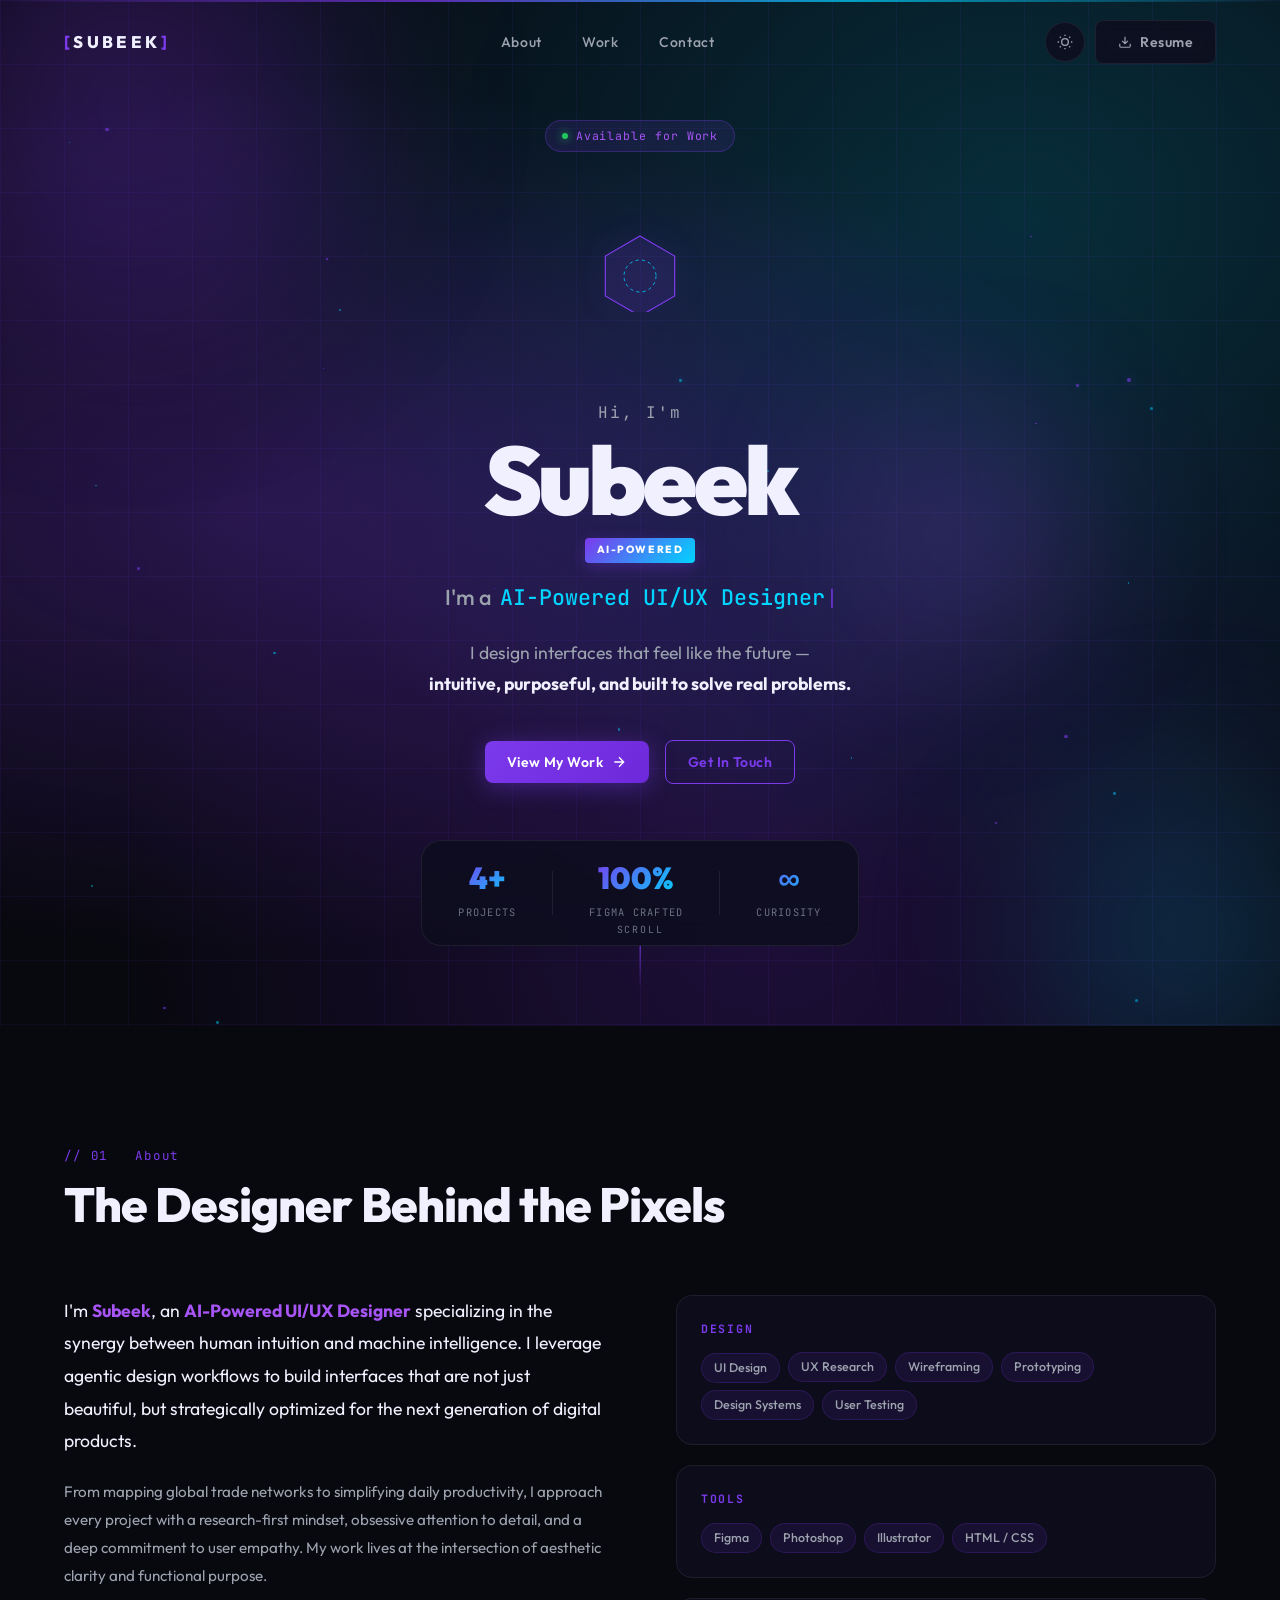
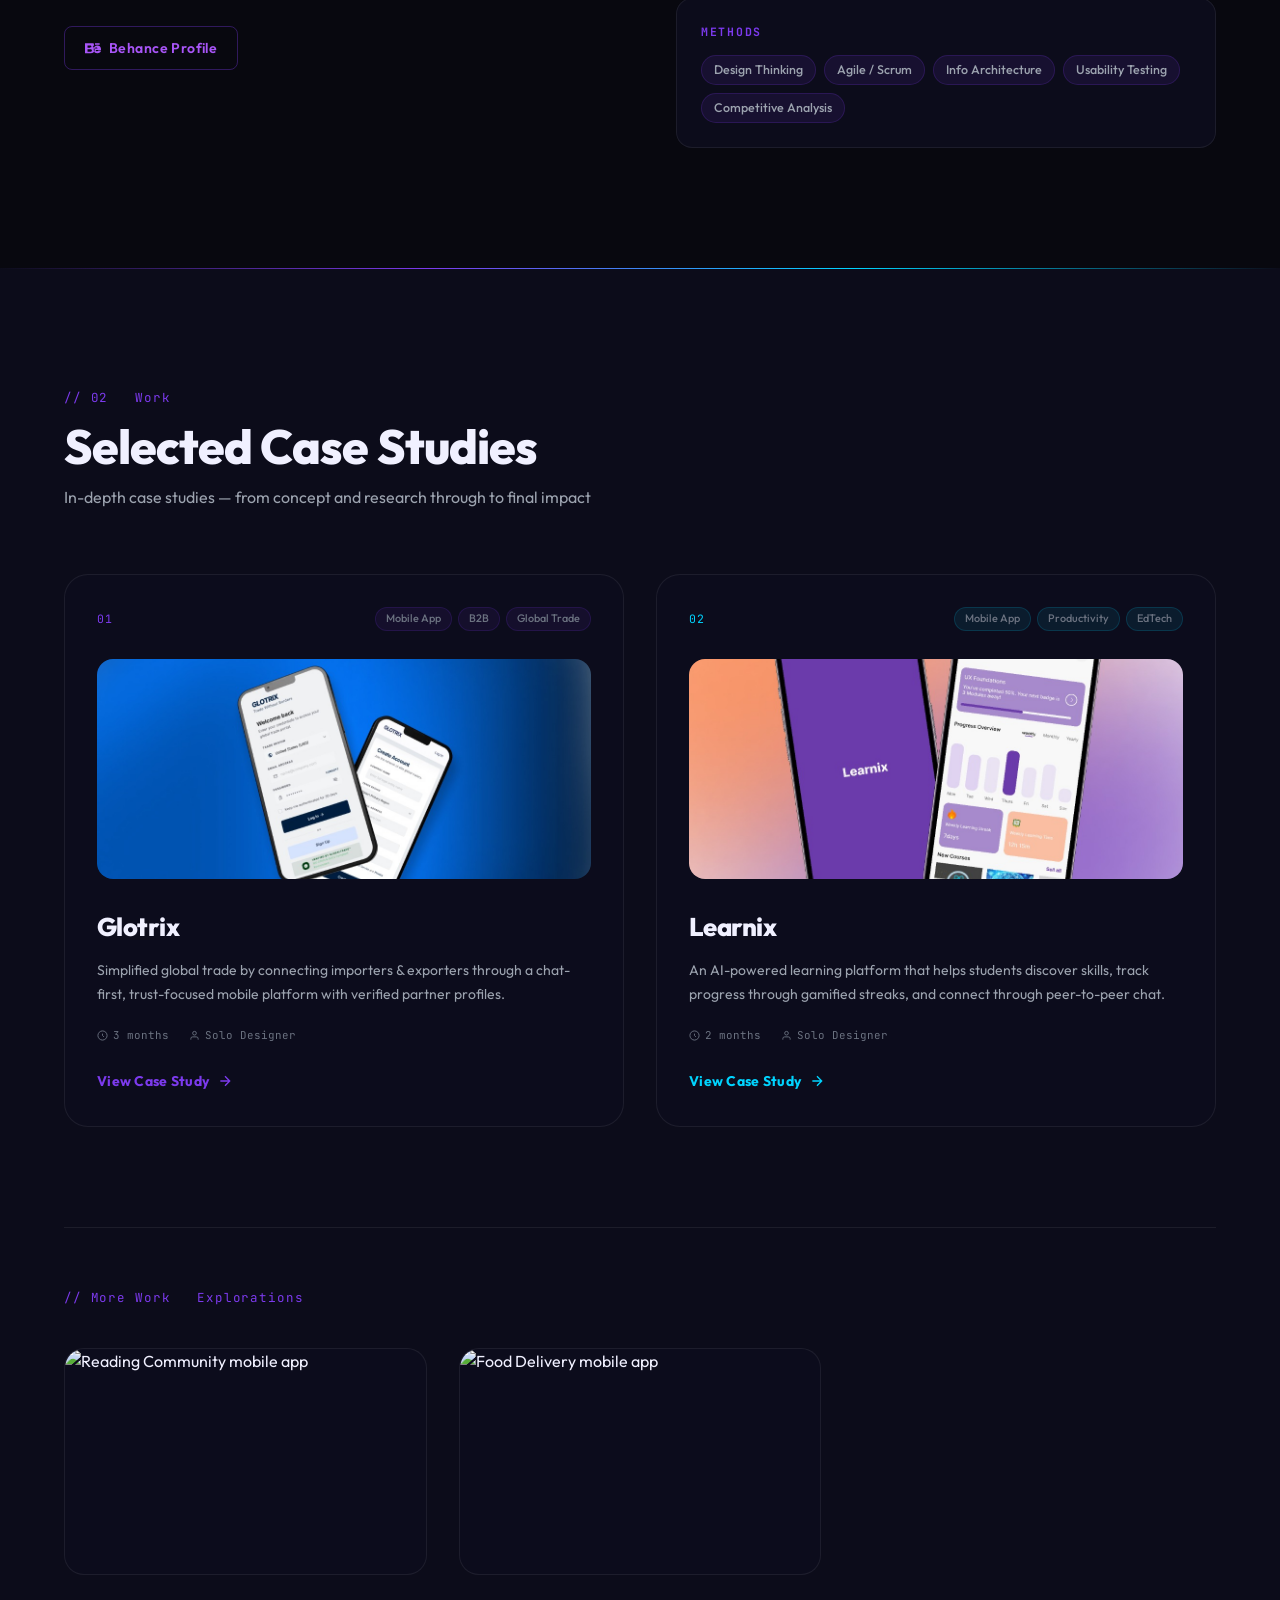
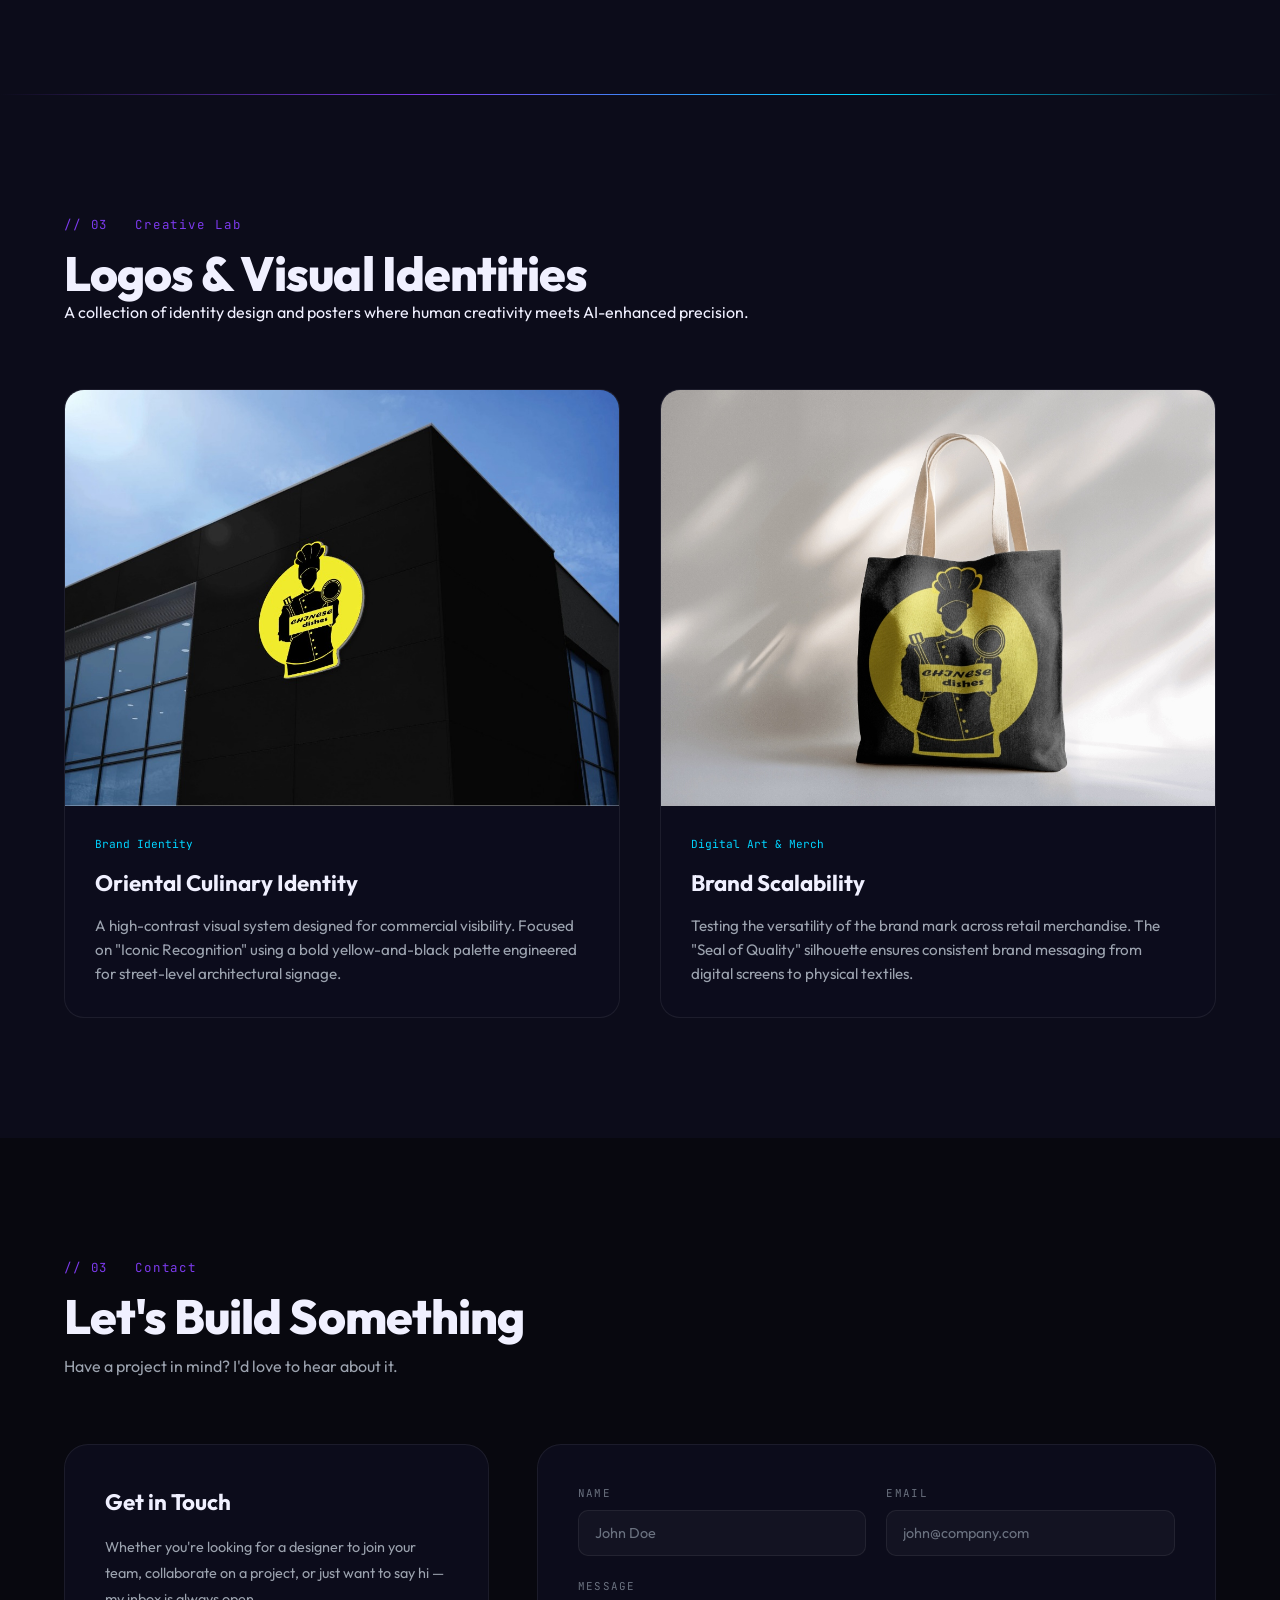
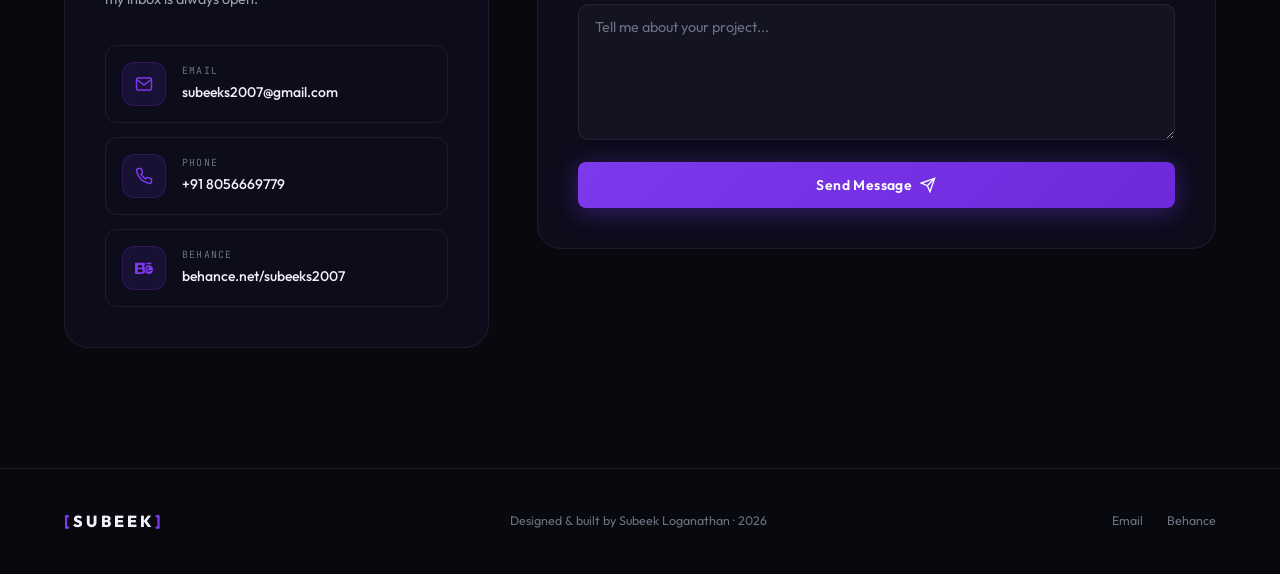
==== commit d5a57751: "Initialize real contact form with Formspree" ====
--- a/index.html
+++ b/index.html
@@ -396,7 +396,7 @@
             </div>
           </div>
         </div>
-        <form class="contact-form reveal" id="contactForm" novalidate>
+        <form class="contact-form reveal" id="contactForm" action="https://formspree.io/f/mrerdveb" method="POST">
           <div class="form-row">
             <div class="fgroup">
               <label for="fname" class="flabel">Name</label>
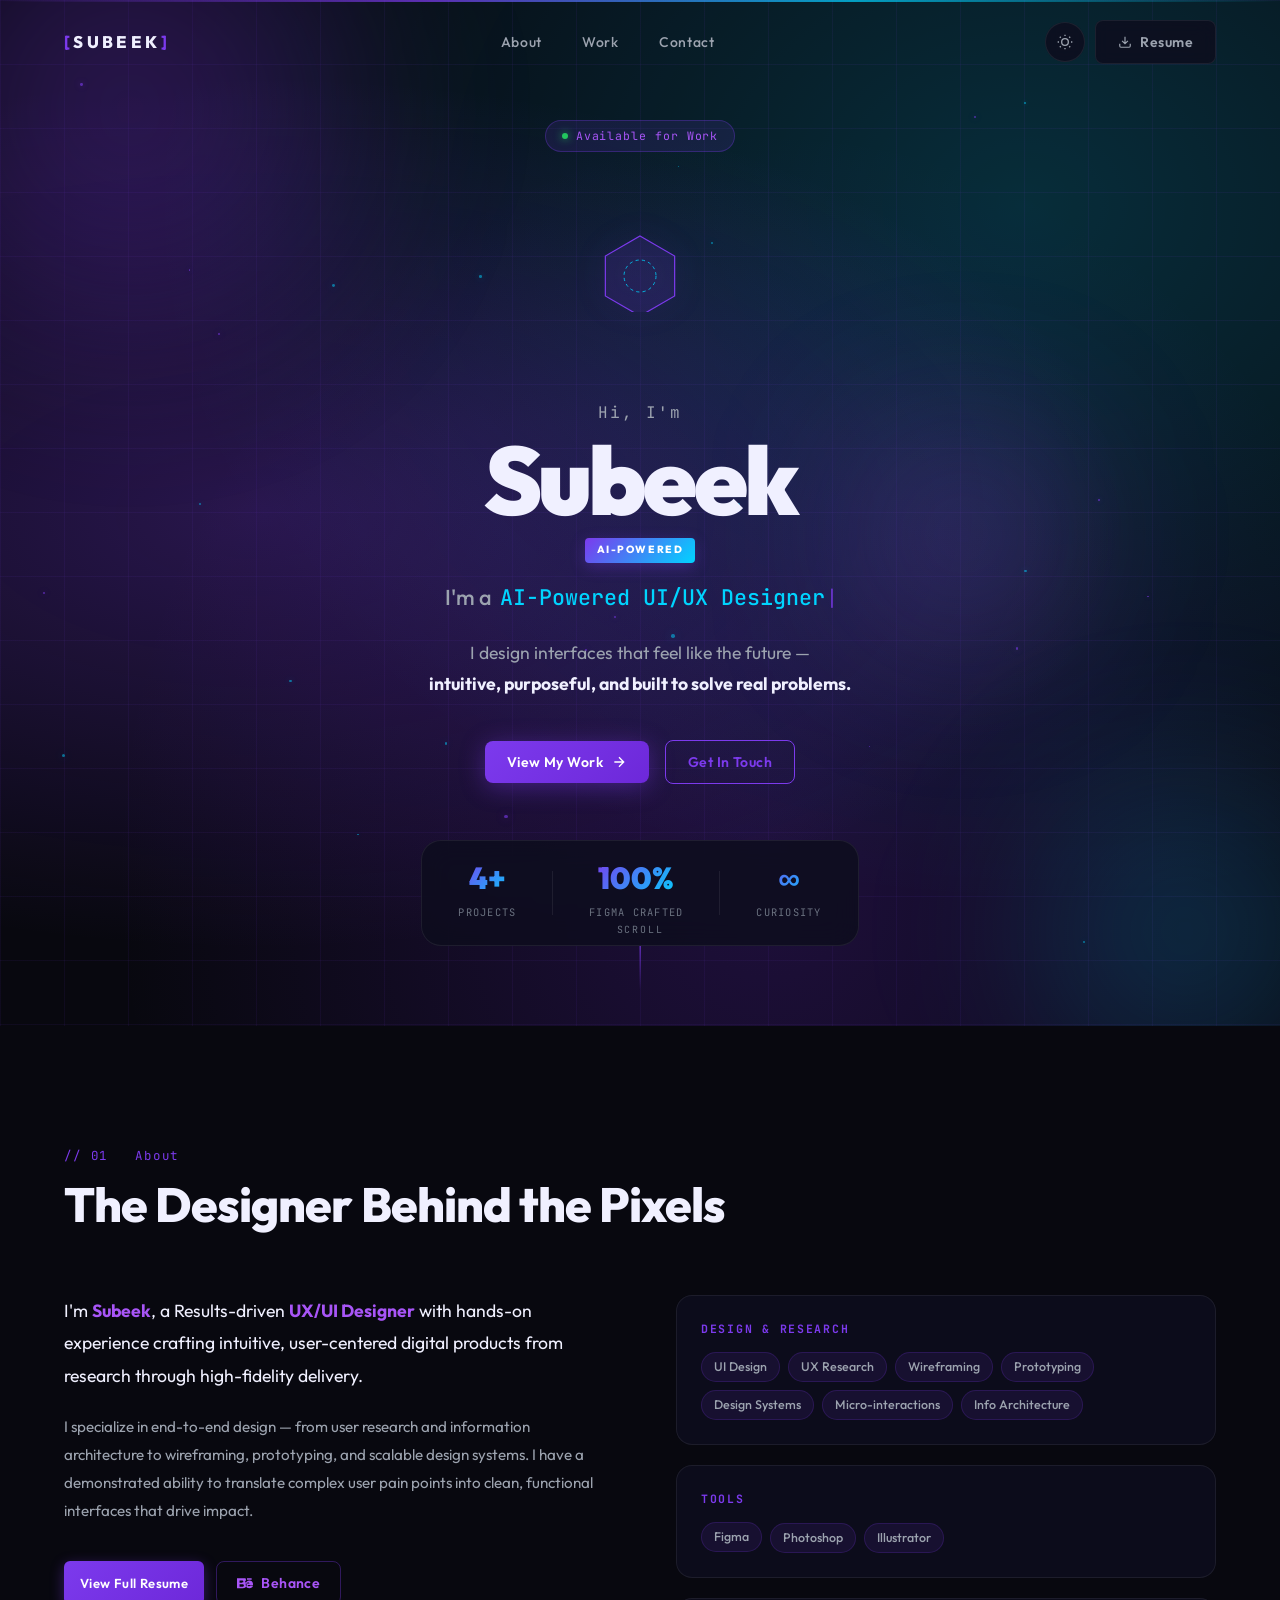
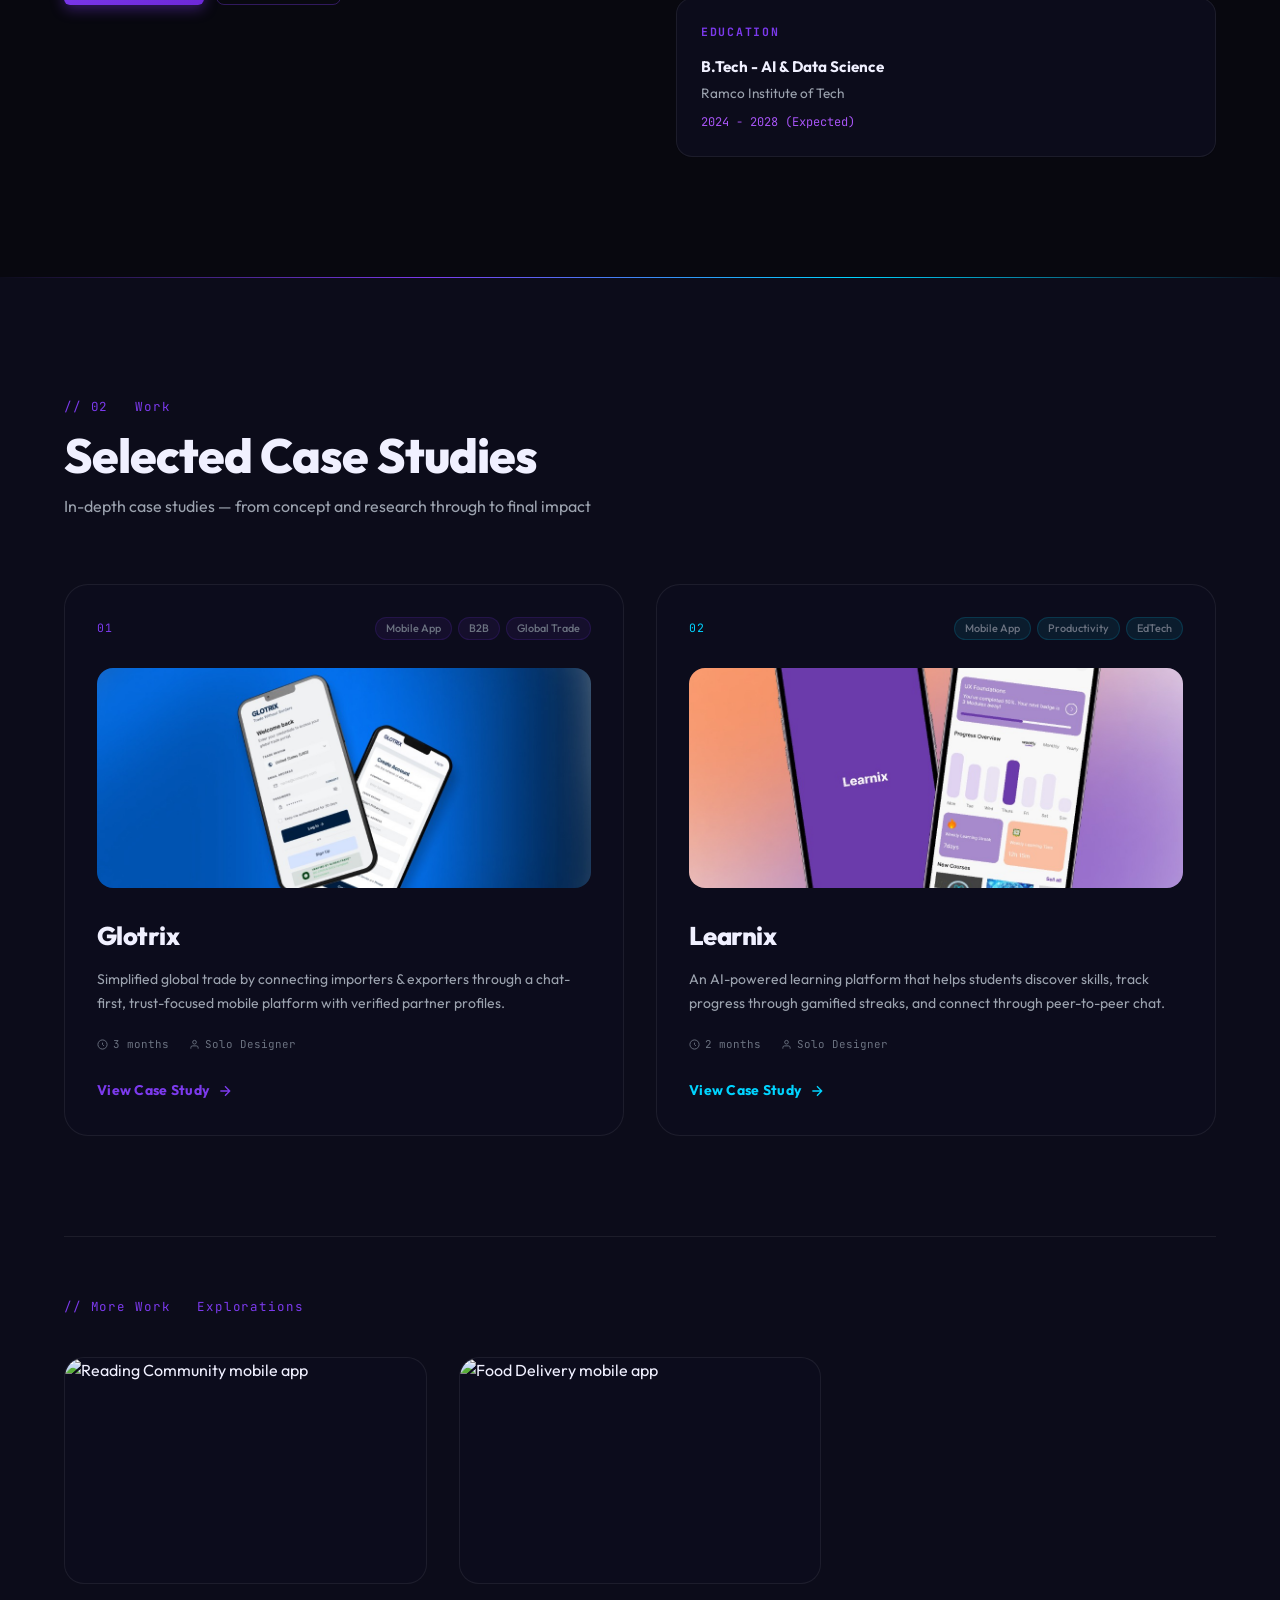
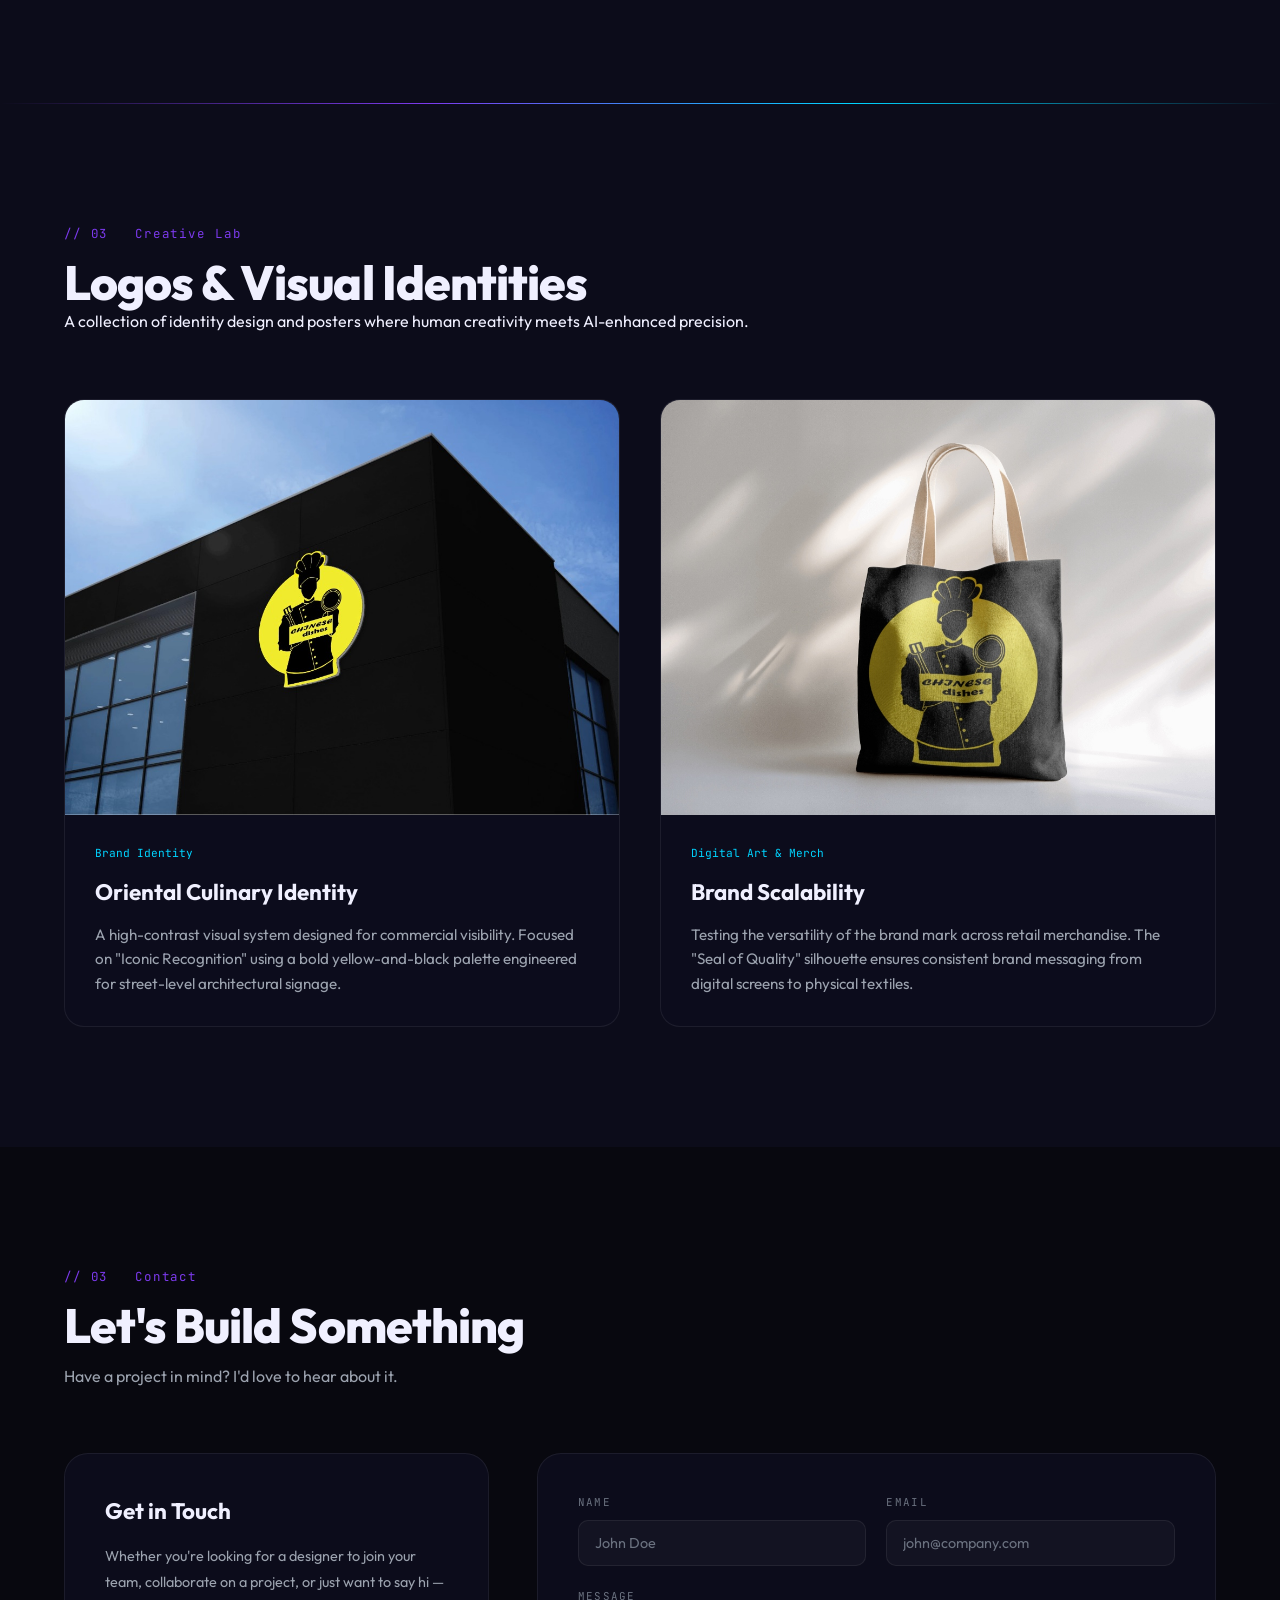
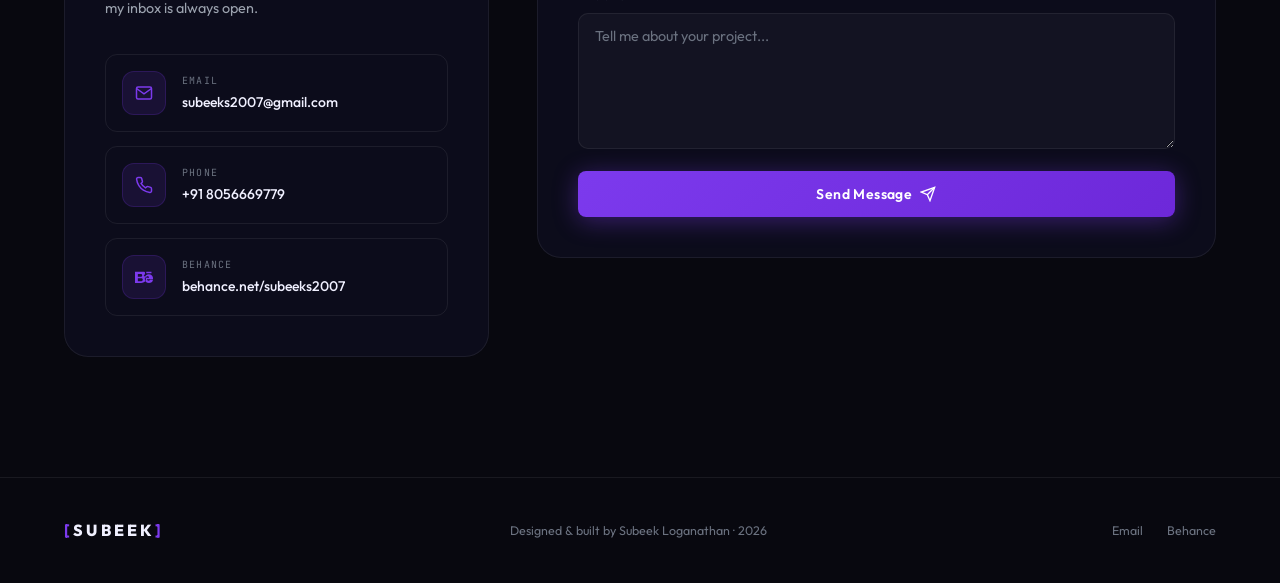
==== commit da7586ac: "Integrated new resume and fixed links" ====
--- a/index.html
+++ b/index.html
@@ -142,28 +142,32 @@
       <div class="about-grid">
         <div class="about-text reveal">
           <p class="about-intro">
-            I'm <strong>Subeek</strong>, an <strong>AI-Powered UI/UX Designer</strong> specializing in the synergy between human intuition and machine intelligence. I leverage agentic design workflows to build interfaces that are not just beautiful, but strategically optimized for the next generation of digital products.
+            I'm <strong>Subeek</strong>, a Results-driven <strong>UX/UI Designer</strong> with hands-on experience crafting intuitive, user-centered digital products from research through high-fidelity delivery.
           </p>
           <p class="about-body">
-            From mapping global trade networks to simplifying daily productivity, I approach every project with a research-first mindset, obsessive attention to detail, and a deep commitment to user empathy. My work lives at the intersection of aesthetic clarity and functional purpose.
+            I specialize in end-to-end design — from user research and information architecture to wireframing, prototyping, and scalable design systems. I have a demonstrated ability to translate complex user pain points into clean, functional interfaces that drive impact.
           </p>
           <div class="about-actions">
+            <a href="resume.html" target="_blank" rel="noopener" class="btn btn-primary-sm">
+              View Full Resume
+            </a>
             <a href="https://www.behance.net/subeeks2007" target="_blank" rel="noopener" class="btn btn-outline-sm">
               <svg width="16" height="16" viewBox="0 0 24 24" fill="currentColor"><path d="M22 7h-7V5h7v2zm1.726 10c-.442 1.297-2.029 3-5.101 3-3.074 0-5.564-1.729-5.564-5.675 0-3.91 2.325-5.92 5.466-5.92 3.082 0 4.964 1.782 5.375 4.426.078.506.109 1.188.095 2.14H15.97c.13 1.2.836 1.884 2.101 1.884 1.007 0 1.62-.5 1.93-1.255h3.724zm-4.998-4.089c-.025-1.017-.609-1.833-1.937-1.833-1.235 0-1.932.8-2.017 1.833h3.954zM8.17 5H0v15h8.17c4.437 0 6.317-2.521 6.317-5.247 0-2.042-1.085-3.77-2.976-4.462C12.64 9.639 13.43 8.38 13.43 6.8 13.43 4.263 11.587 5 8.17 5zM3.8 8.15h3.63c1.41 0 2.156.584 2.156 1.766 0 1.197-.8 1.78-2.296 1.78H3.8V8.15zm0 8.7v-3.03h4.034c1.694 0 2.497.681 2.497 1.945 0 1.312-.894 1.985-2.68 1.985H3.8z"/></svg>
-              Behance Profile
+              Behance
             </a>
           </div>
         </div>
         <div class="skills-area reveal">
           <div class="skills-card">
-            <h3 class="skills-head">Design</h3>
+            <h3 class="skills-head">Design & Research</h3>
             <div class="skill-tags">
               <span class="stag">UI Design</span>
               <span class="stag">UX Research</span>
               <span class="stag">Wireframing</span>
               <span class="stag">Prototyping</span>
               <span class="stag">Design Systems</span>
-              <span class="stag">User Testing</span>
+              <span class="stag">Micro-interactions</span>
+              <span class="stag">Info Architecture</span>
             </div>
           </div>
           <div class="skills-card">
@@ -172,17 +176,14 @@
               <span class="stag">Figma</span>
               <span class="stag">Photoshop</span>
               <span class="stag">Illustrator</span>
-              <span class="stag">HTML / CSS</span>
             </div>
           </div>
           <div class="skills-card">
-            <h3 class="skills-head">Methods</h3>
-            <div class="skill-tags">
-              <span class="stag">Design Thinking</span>
-              <span class="stag">Agile / Scrum</span>
-              <span class="stag">Info Architecture</span>
-              <span class="stag">Usability Testing</span>
-              <span class="stag">Competitive Analysis</span>
+            <h3 class="skills-head">Education</h3>
+            <div class="edu-preview">
+              <p class="edu-degree">B.Tech - AI & Data Science</p>
+              <p class="edu-inst">Ramco Institute of Tech</p>
+              <p class="edu-year">2024 - 2028 (Expected)</p>
             </div>
           </div>
         </div>
--- a/portfolio.css
+++ b/portfolio.css
@@ -146,6 +146,11 @@
 }
 .btn-outline-sm:hover { background: var(--v); color: #fff; border-color: var(--v); box-shadow: 0 4px 20px var(--gv); }
 .btn-full { width: 100%; justify-content: center; padding: 14px 22px; }
+.btn-primary-sm {
+  padding: 8px 16px; border-radius: 6px; font-size: .8125rem; font-weight: 600;
+  background: linear-gradient(135deg, var(--v), #6D28D9); color: #fff; box-shadow: 0 4px 14px var(--gv);
+}
+.btn-primary-sm:hover { transform: translateY(-2px); box-shadow: 0 6px 18px var(--gv); }
 
 /* Hamburger */
 .hamburger { display: none; flex-direction: column; gap: 5px; align-items: center; justify-content: center; width: 36px; height: 36px; }
@@ -364,6 +369,12 @@
   font-size: .78rem; color: var(--t2); font-weight: 500; transition: all .2s;
 }
 .stag:hover { background: rgba(124,58,237,.2); color: var(--v2); border-color: rgba(124,58,237,.4); }
+
+/* Education Preview */
+.edu-preview { display: flex; flex-direction: column; gap: 4px; }
+.edu-degree { font-size: .95rem; font-weight: 700; color: var(--t1); }
+.edu-inst { font-size: .85rem; color: var(--t2); }
+.edu-year { font-size: .75rem; font-family: var(--mono); color: var(--v2); margin-top: 4px; }
 
 /* ---- WORK SECTION ---- */
 .work { background: var(--bg2); position: relative; overflow: hidden; }
